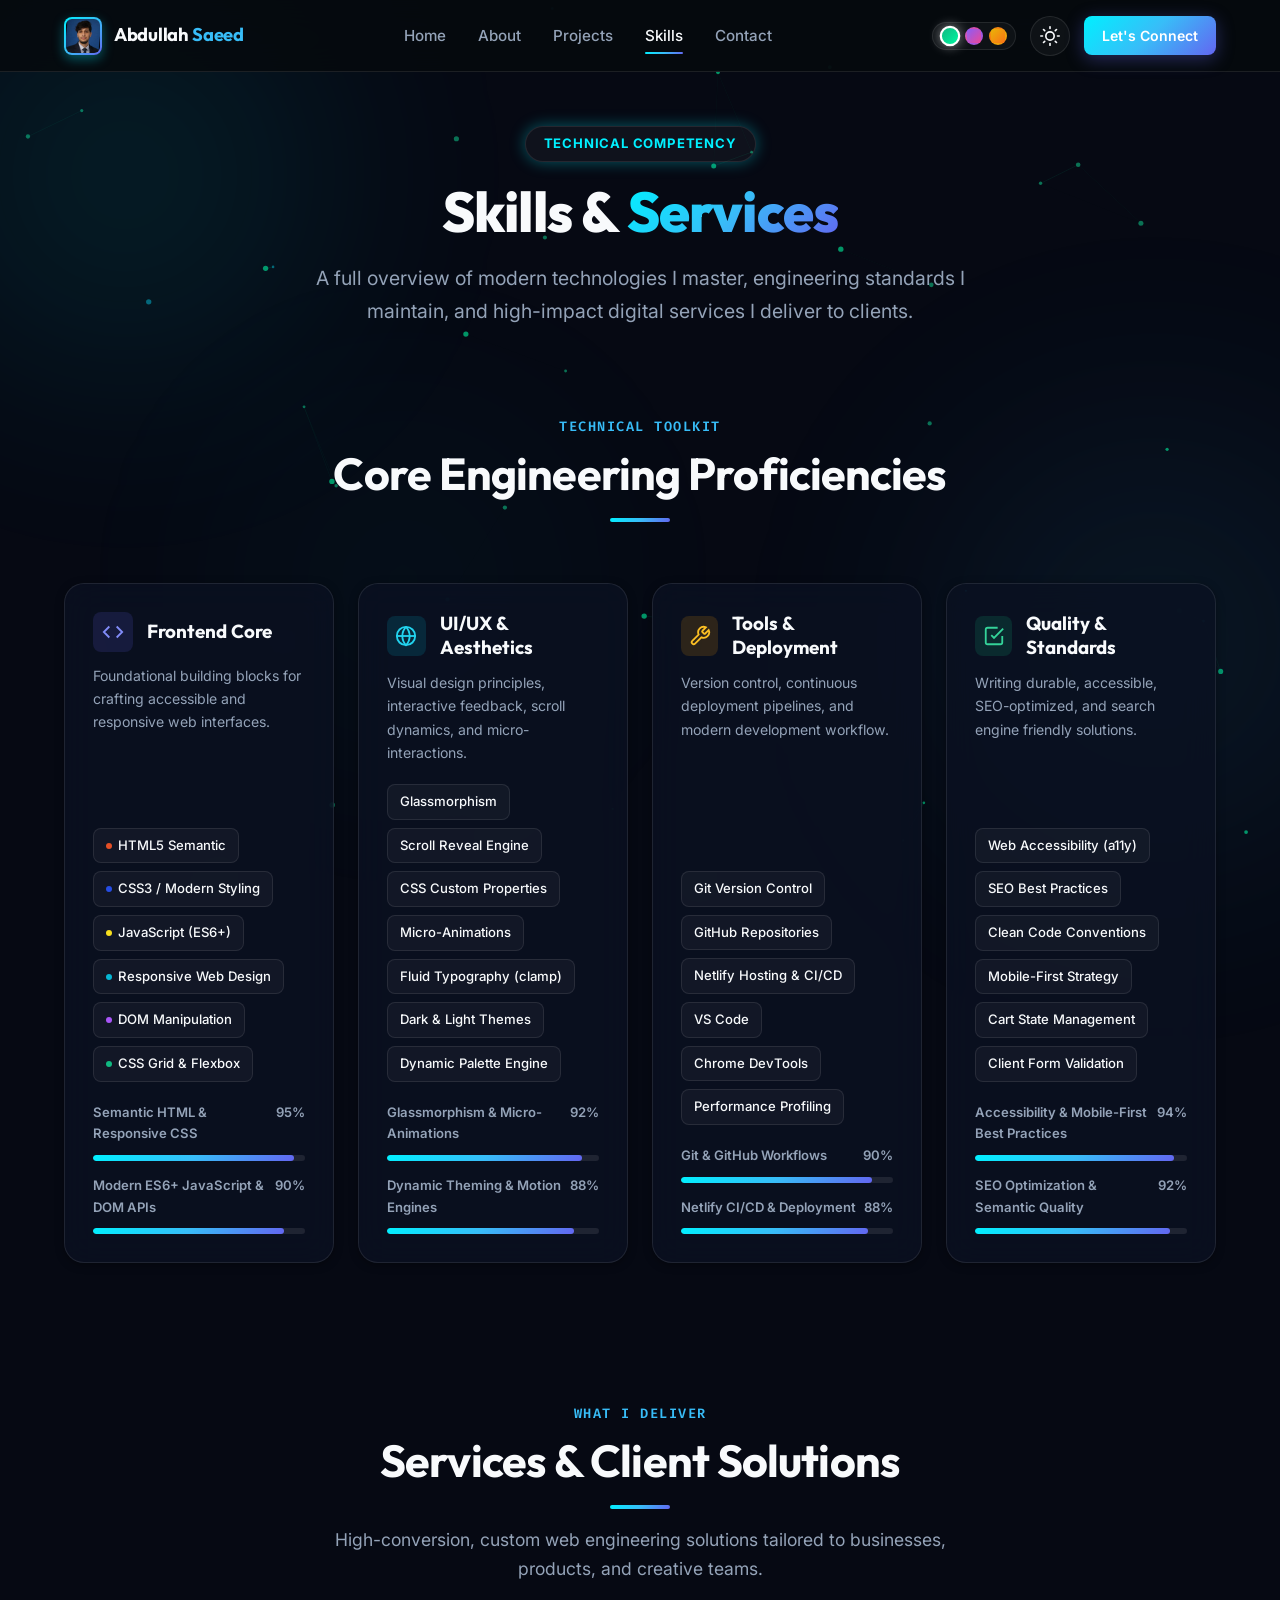
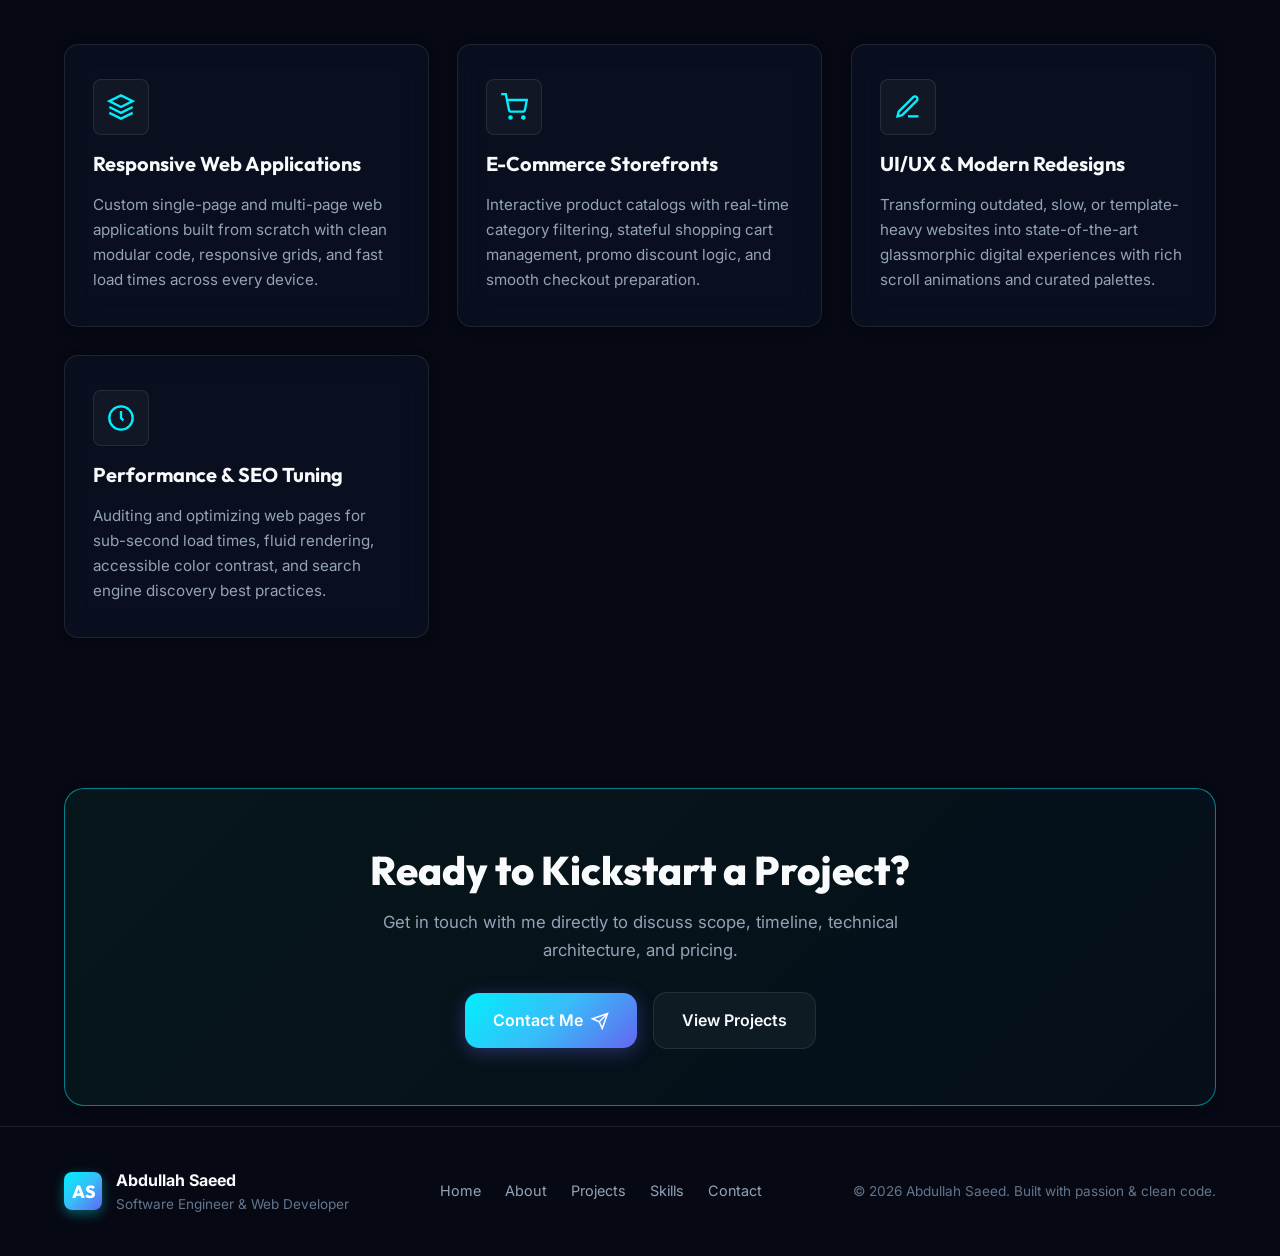
==== portfolio 1/skills.html @ eed49ff2 "Add files via upload" ====
<!DOCTYPE html>
<html lang="en" data-theme="dark" data-palette="emerald">
<head>
  <meta charset="UTF-8">
  <meta name="viewport" content="width=device-width, initial-scale=1.0">
  <title>Skills & Services | Abdullah Saeed - Software Engineer</title>
  
  <!-- SEO Meta Tags -->
  <meta name="description" content="Technical toolkit, frontend engineering skills, and web development services provided by Abdullah Saeed.">
  <meta name="keywords" content="Abdullah Saeed Skills, Web Developer Toolkit, HTML5, CSS3, JavaScript, Web Services, Landing Pages, E-Commerce Development">
  <meta name="author" content="Abdullah Saeed">
  
  <!-- Open Graph Meta Tags -->
  <meta property="og:title" content="Skills & Services | Abdullah Saeed - Software Engineer">
  <meta property="og:description" content="Explore Abdullah Saeed's technical capabilities across frontend architecture, UI/UX craft, and web development services.">
  <meta property="og:type" content="website">
  
  <!-- Google Fonts: Outfit & Inter -->
  <link rel="preconnect" href="https://fonts.googleapis.com">
  <link rel="preconnect" href="https://fonts.gstatic.com" crossorigin>
  <link href="https://fonts.googleapis.com/css2?family=Inter:wght@300;400;500;600;700&family=Outfit:wght@400;500;600;700;800&family=Fira+Code:wght@400;500&display=swap" rel="stylesheet">
  
  <!-- Stylesheet -->
  <link rel="stylesheet" href="css/style.css">
  
  <!-- Favicon (SVG Monogram) -->
  <link rel="icon" type="image/svg+xml" href="data:image/svg+xml,<svg xmlns='http://www.w3.org/2000/svg' viewBox='0 0 100 100'><rect width='100' height='100' rx='24' fill='%2310b981'/><text x='50%' y='58%' dominant-baseline='middle' text-anchor='middle' font-family='sans-serif' font-size='44' font-weight='bold' fill='%23ffffff'>AS</text></svg>">
</head>
<body>
  <!-- Reading Scroll Progress Bar -->
  <div class="scroll-progress-container" aria-hidden="true">
    <div class="scroll-progress-bar"></div>
  </div>

  <!-- Ambient Background Lighting & Interactive Particle Canvas -->
  <canvas id="bg-canvas" class="bg-canvas" aria-hidden="true"></canvas>
  <div class="ambient-glow glow-1" aria-hidden="true"></div>
  <div class="ambient-glow glow-2" aria-hidden="true"></div>
  <div class="ambient-glow glow-3" aria-hidden="true"></div>

  <!-- Navigation Bar -->
  <header class="site-header" id="header">
    <nav class="nav-container" aria-label="Main Navigation">
      <a href="index.html" class="nav-brand" aria-label="Abdullah Saeed Home">
        <span class="brand-monogram has-avatar">
          <img src="assets/images/profile.jpg" alt="Abdullah Saeed" class="brand-avatar-img">
        </span>
        <span class="brand-name">Abdullah<span> Saeed</span></span>
      </a>

      <div class="nav-links-desktop">
        <a href="index.html" class="nav-link">Home</a>
        <a href="about.html" class="nav-link">About</a>
        <a href="projects.html" class="nav-link">Projects</a>
        <a href="skills.html" class="nav-link active">Skills</a>
        <a href="contact.html" class="nav-link">Contact</a>
      </div>

      <div class="nav-actions">
        <!-- Palette Switcher -->
        <div class="palette-switcher" title="Choose color accent" aria-label="Theme Color Accent">
          <button class="palette-btn palette-emerald active" data-palette="emerald" title="Emerald & Mint" aria-label="Emerald and Mint color theme" aria-pressed="true"></button>
          <button class="palette-btn palette-violet" data-palette="violet" title="Cyber Violet & Amber" aria-label="Cyber Violet color theme" aria-pressed="false"></button>
          <button class="palette-btn palette-gold" data-palette="gold" title="Champagne Gold" aria-label="Champagne Gold color theme" aria-pressed="false"></button>
        </div>

        <!-- Theme Toggle -->
        <button id="theme-toggle" class="btn-icon theme-btn" aria-label="Toggle light or dark theme" title="Toggle theme">
          <svg class="sun-icon" xmlns="http://www.w3.org/2000/svg" width="20" height="20" viewBox="0 0 24 24" fill="none" stroke="currentColor" stroke-width="2" stroke-linecap="round" stroke-linejoin="round">
            <circle cx="12" cy="12" r="5"></circle>
            <line x1="12" y1="1" x2="12" y2="3"></line>
            <line x1="12" y1="21" x2="12" y2="23"></line>
            <line x1="4.22" y1="4.22" x2="5.64" y2="5.64"></line>
            <line x1="18.36" y1="18.36" x2="19.78" y2="19.78"></line>
            <line x1="1" y1="12" x2="3" y2="12"></line>
            <line x1="21" y1="12" x2="23" y2="12"></line>
            <line x1="4.22" y1="19.78" x2="5.64" y2="18.36"></line>
            <line x1="18.36" y1="5.64" x2="19.78" y2="4.22"></line>
          </svg>
          <svg class="moon-icon" xmlns="http://www.w3.org/2000/svg" width="20" height="20" viewBox="0 0 24 24" fill="none" stroke="currentColor" stroke-width="2" stroke-linecap="round" stroke-linejoin="round">
            <path d="M21 12.79A9 9 0 1 1 11.21 3 7 7 0 0 0 21 12.79z"></path>
          </svg>
        </button>

        <!-- CTA Button -->
        <a href="contact.html" class="btn btn-sm btn-primary nav-cta">Let's Connect</a>

        <!-- Mobile Menu Toggle -->
        <button id="mobile-toggle" class="mobile-toggle" aria-label="Open menu" aria-expanded="false" aria-controls="mobile-drawer">
          <span class="bar"></span>
          <span class="bar"></span>
          <span class="bar"></span>
        </button>
      </div>
    </nav>
  </header>

  <!-- Mobile Drawer Menu -->
  <aside id="mobile-drawer" class="mobile-drawer" aria-hidden="true">
    <div class="drawer-header">
      <div class="drawer-user">
        <div class="drawer-avatar-ring">
          <img src="assets/images/profile.jpg" alt="Abdullah Saeed" class="drawer-avatar-img">
        </div>
        <div class="drawer-user-info">
          <span class="drawer-user-name">Abdullah Saeed</span>
          <span class="drawer-user-role">Software Engineer</span>
        </div>
      </div>
      <button id="drawer-close" class="btn-icon" aria-label="Close menu">
        <svg xmlns="http://www.w3.org/2000/svg" width="22" height="22" viewBox="0 0 24 24" fill="none" stroke="currentColor" stroke-width="2" stroke-linecap="round" stroke-linejoin="round">
          <line x1="18" y1="6" x2="6" y2="18"></line>
          <line x1="6" y1="6" x2="18" y2="18"></line>
        </svg>
      </button>
    </div>
    <div class="drawer-links">
      <a href="index.html" class="drawer-link">Home</a>
      <a href="about.html" class="drawer-link">About Me</a>
      <a href="projects.html" class="drawer-link">Projects</a>
      <a href="skills.html" class="drawer-link active">Skills & Services</a>
      <a href="contact.html" class="drawer-link">Contact Hub</a>
    </div>
    <div class="drawer-footer">
      <div class="drawer-theme-row">
        <span class="drawer-theme-label">Accent Palette</span>
        <div class="palette-switcher" title="Choose color accent">
          <button class="palette-btn palette-emerald active" data-palette="emerald" title="Emerald"></button>
          <button class="palette-btn palette-violet" data-palette="violet" title="Violet"></button>
          <button class="palette-btn palette-gold" data-palette="gold" title="Gold"></button>
        </div>
      </div>

      <div class="drawer-theme-row">
        <span class="drawer-theme-label">Appearance</span>
        <button id="drawer-theme-toggle" class="drawer-theme-toggle" aria-label="Toggle theme">
          <svg class="sun-icon" xmlns="http://www.w3.org/2000/svg" width="18" height="18" viewBox="0 0 24 24" fill="none" stroke="currentColor" stroke-width="2">
            <circle cx="12" cy="12" r="5"></circle>
            <line x1="12" y1="1" x2="12" y2="3"></line>
            <line x1="12" y1="21" x2="12" y2="23"></line>
          </svg>
          <svg class="moon-icon" xmlns="http://www.w3.org/2000/svg" width="18" height="18" viewBox="0 0 24 24" fill="none" stroke="currentColor" stroke-width="2">
            <path d="M21 12.79A9 9 0 1 1 11.21 3 7 7 0 0 0 21 12.79z"></path>
          </svg>
          <span class="theme-text">Toggle Mode</span>
        </button>
      </div>

      <div class="drawer-contact-section">
        <p class="drawer-contact-title">Direct Inquiries</p>
        <a href="mailto:abhiihere2004@gmail.com" class="drawer-contact-item">
          <svg xmlns="http://www.w3.org/2000/svg" width="16" height="16" viewBox="0 0 24 24" fill="none" stroke="currentColor" stroke-width="2">
            <path d="M4 4h16c1.1 0 2 .9 2 2v12c0 1.1-.9 2-2 2H4c-1.1 0-2-.9-2-2V6c0-1.1.9-2 2-2z"></path>
            <polyline points="22,6 12,13 2,6"></polyline>
          </svg>
          <span>abhiihere2004@gmail.com</span>
        </a>
        <a href="tel:0395241669" class="drawer-contact-item">
          <svg xmlns="http://www.w3.org/2000/svg" width="16" height="16" viewBox="0 0 24 24" fill="none" stroke="currentColor" stroke-width="2">
            <path d="M22 16.92v3a2 2 0 0 1-2.18 2 19.79 19.79 0 0 1-8.63-3.07 19.5 19.5 0 0 1-6-6 19.79 19.79 0 0 1-3.07-8.67A2 2 0 0 1 4.11 2h3a2 2 0 0 1 2 1.72 12.84 12.84 0 0 0 .7 2.81 2 2 0 0 1-.45 2.11L8.09 9.91a16 16 0 0 0 6 6l1.27-1.27a2 2 0 0 1 2.11-.45 12.84 12.84 0 0 0 2.81.7A2 2 0 0 1 22 16.92z"></path>
          </svg>
          <span>0395241669</span>
        </a>
      </div>
    </div>
  </aside>
  <div id="drawer-backdrop" class="drawer-backdrop" aria-hidden="true"></div>

  <main id="main-content">
    <!-- Page Hero Banner -->
    <section class="page-hero">
      <div class="container" data-reveal="up">
        <span class="page-badge">Technical Competency</span>
        <h1 class="page-title">Skills & <span class="gradient-text">Services</span></h1>
        <p class="page-lead">
          A full overview of modern technologies I master, engineering standards I maintain, and high-impact digital services I deliver to clients.
        </p>
      </div>
    </section>

    <!-- Technical Skills Breakdown Section -->
    <section class="section skills-section" style="padding-top: 0;">
      <div class="container">
        <div class="section-header text-center" data-reveal="up">
          <span class="section-subtitle">Technical Toolkit</span>
          <h2 class="section-title">Core Engineering Proficiencies</h2>
          <div class="section-divider"></div>
        </div>

        <div class="skills-grid">
          <!-- Skill Category 1: Frontend Core -->
          <div class="skill-category-card glass-card" data-reveal="up" data-delay="100">
            <div class="category-header">
              <div class="cat-icon cat-frontend">
                <svg xmlns="http://www.w3.org/2000/svg" width="22" height="22" viewBox="0 0 24 24" fill="none" stroke="currentColor" stroke-width="2">
                  <polyline points="16 18 22 12 16 6"></polyline>
                  <polyline points="8 6 2 12 8 18"></polyline>
                </svg>
              </div>
              <h3 class="cat-title">Frontend Core</h3>
            </div>
            <p class="cat-desc">Foundational building blocks for crafting accessible and responsive web interfaces.</p>
            <div class="skills-tags">
              <span class="skill-tag"><span class="tag-bullet html-color"></span> HTML5 Semantic</span>
              <span class="skill-tag"><span class="tag-bullet css-color"></span> CSS3 / Modern Styling</span>
              <span class="skill-tag"><span class="tag-bullet js-color"></span> JavaScript (ES6+)</span>
              <span class="skill-tag"><span class="tag-bullet responsive-color"></span> Responsive Web Design</span>
              <span class="skill-tag"><span class="tag-bullet dom-color"></span> DOM Manipulation</span>
              <span class="skill-tag"><span class="tag-bullet grid-color"></span> CSS Grid & Flexbox</span>
            </div>
            <!-- Interactive Skill Meters -->
            <div style="margin-top: 20px;">
              <div style="display: flex; justify-content: space-between; font-size: 0.82rem; font-weight: 600; color: var(--text-secondary);">
                <span>Semantic HTML & Responsive CSS</span>
                <span>95%</span>
              </div>
              <div class="skill-meter"><div class="skill-meter-fill" style="width: 95%;"></div></div>
            </div>
            <div style="margin-top: 14px;">
              <div style="display: flex; justify-content: space-between; font-size: 0.82rem; font-weight: 600; color: var(--text-secondary);">
                <span>Modern ES6+ JavaScript & DOM APIs</span>
                <span>90%</span>
              </div>
              <div class="skill-meter"><div class="skill-meter-fill" style="width: 90%;"></div></div>
            </div>
          </div>

          <!-- Skill Category 2: UI & UX Craft -->
          <div class="skill-category-card glass-card" data-reveal="up" data-delay="200">
            <div class="category-header">
              <div class="cat-icon cat-ui">
                <svg xmlns="http://www.w3.org/2000/svg" width="22" height="22" viewBox="0 0 24 24" fill="none" stroke="currentColor" stroke-width="2">
                  <circle cx="12" cy="12" r="10"></circle>
                  <path d="M12 2a14.5 14.5 0 0 0 0 20 14.5 14.5 0 0 0 0-20"></path>
                  <path d="M2 12h20"></path>
                </svg>
              </div>
              <h3 class="cat-title">UI/UX & Aesthetics</h3>
            </div>
            <p class="cat-desc">Visual design principles, interactive feedback, scroll dynamics, and micro-interactions.</p>
            <div class="skills-tags">
              <span class="skill-tag">Glassmorphism</span>
              <span class="skill-tag">Scroll Reveal Engine</span>
              <span class="skill-tag">CSS Custom Properties</span>
              <span class="skill-tag">Micro-Animations</span>
              <span class="skill-tag">Fluid Typography (clamp)</span>
              <span class="skill-tag">Dark & Light Themes</span>
              <span class="skill-tag">Dynamic Palette Engine</span>
            </div>
            <!-- Interactive Skill Meters -->
            <div style="margin-top: 20px;">
              <div style="display: flex; justify-content: space-between; font-size: 0.82rem; font-weight: 600; color: var(--text-secondary);">
                <span>Glassmorphism & Micro-Animations</span>
                <span>92%</span>
              </div>
              <div class="skill-meter"><div class="skill-meter-fill" style="width: 92%;"></div></div>
            </div>
            <div style="margin-top: 14px;">
              <div style="display: flex; justify-content: space-between; font-size: 0.82rem; font-weight: 600; color: var(--text-secondary);">
                <span>Dynamic Theming & Motion Engines</span>
                <span>88%</span>
              </div>
              <div class="skill-meter"><div class="skill-meter-fill" style="width: 88%;"></div></div>
            </div>
          </div>

          <!-- Skill Category 3: Developer Tools & Workflow -->
          <div class="skill-category-card glass-card" data-reveal="up" data-delay="300">
            <div class="category-header">
              <div class="cat-icon cat-tools">
                <svg xmlns="http://www.w3.org/2000/svg" width="22" height="22" viewBox="0 0 24 24" fill="none" stroke="currentColor" stroke-width="2">
                  <path d="M14.7 6.3a1 1 0 0 0 0 1.4l1.6 1.6a1 1 0 0 0 1.4 0l3.77-3.77a6 6 0 0 1-7.94 7.94l-6.91 6.91a2.12 2.12 0 0 1-3-3l6.91-6.91a6 6 0 0 1 7.94-7.94l-3.76 3.76z"></path>
                </svg>
              </div>
              <h3 class="cat-title">Tools & Deployment</h3>
            </div>
            <p class="cat-desc">Version control, continuous deployment pipelines, and modern development workflow.</p>
            <div class="skills-tags">
              <span class="skill-tag">Git Version Control</span>
              <span class="skill-tag">GitHub Repositories</span>
              <span class="skill-tag">Netlify Hosting & CI/CD</span>
              <span class="skill-tag">VS Code</span>
              <span class="skill-tag">Chrome DevTools</span>
              <span class="skill-tag">Performance Profiling</span>
            </div>
            <!-- Interactive Skill Meters -->
            <div style="margin-top: 20px;">
              <div style="display: flex; justify-content: space-between; font-size: 0.82rem; font-weight: 600; color: var(--text-secondary);">
                <span>Git & GitHub Workflows</span>
                <span>90%</span>
              </div>
              <div class="skill-meter"><div class="skill-meter-fill" style="width: 90%;"></div></div>
            </div>
            <div style="margin-top: 14px;">
              <div style="display: flex; justify-content: space-between; font-size: 0.82rem; font-weight: 600; color: var(--text-secondary);">
                <span>Netlify CI/CD & Deployment</span>
                <span>88%</span>
              </div>
              <div class="skill-meter"><div class="skill-meter-fill" style="width: 88%;"></div></div>
            </div>
          </div>

          <!-- Skill Category 4: Software Standards -->
          <div class="skill-category-card glass-card" data-reveal="up" data-delay="400">
            <div class="category-header">
              <div class="cat-icon cat-standards">
                <svg xmlns="http://www.w3.org/2000/svg" width="22" height="22" viewBox="0 0 24 24" fill="none" stroke="currentColor" stroke-width="2">
                  <polyline points="9 11 12 14 22 4"></polyline>
                  <path d="M21 12v7a2 2 0 0 1-2 2H5a2 2 0 0 1-2-2V5a2 2 0 0 1 2-2h11"></path>
                </svg>
              </div>
              <h3 class="cat-title">Quality & Standards</h3>
            </div>
            <p class="cat-desc">Writing durable, accessible, SEO-optimized, and search engine friendly solutions.</p>
            <div class="skills-tags">
              <span class="skill-tag">Web Accessibility (a11y)</span>
              <span class="skill-tag">SEO Best Practices</span>
              <span class="skill-tag">Clean Code Conventions</span>
              <span class="skill-tag">Mobile-First Strategy</span>
              <span class="skill-tag">Cart State Management</span>
              <span class="skill-tag">Client Form Validation</span>
            </div>
            <!-- Interactive Skill Meters -->
            <div style="margin-top: 20px;">
              <div style="display: flex; justify-content: space-between; font-size: 0.82rem; font-weight: 600; color: var(--text-secondary);">
                <span>Accessibility & Mobile-First Best Practices</span>
                <span>94%</span>
              </div>
              <div class="skill-meter"><div class="skill-meter-fill" style="width: 94%;"></div></div>
            </div>
            <div style="margin-top: 14px;">
              <div style="display: flex; justify-content: space-between; font-size: 0.82rem; font-weight: 600; color: var(--text-secondary);">
                <span>SEO Optimization & Semantic Quality</span>
                <span>92%</span>
              </div>
              <div class="skill-meter"><div class="skill-meter-fill" style="width: 92%;"></div></div>
            </div>
          </div>
        </div>
      </div>
    </section>

    <!-- Services Offered Section -->
    <section class="services-section">
      <div class="container">
        <div class="section-header text-center" data-reveal="up">
          <span class="section-subtitle">What I Deliver</span>
          <h2 class="section-title">Services & Client Solutions</h2>
          <div class="section-divider"></div>
          <p class="section-lead">
            High-conversion, custom web engineering solutions tailored to businesses, products, and creative teams.
          </p>
        </div>

        <div class="services-grid">
          <!-- Service 1 -->
          <div class="service-card glass-card" data-reveal="up" data-delay="100">
            <div class="service-icon">
              <svg xmlns="http://www.w3.org/2000/svg" width="28" height="28" viewBox="0 0 24 24" fill="none" stroke="currentColor" stroke-width="2">
                <polygon points="12 2 2 7 12 12 22 7 12 2"></polygon>
                <polyline points="2 17 12 22 22 17"></polyline>
                <polyline points="2 12 12 17 22 12"></polyline>
              </svg>
            </div>
            <h3 class="service-title">Responsive Web Applications</h3>
            <p class="service-desc">
              Custom single-page and multi-page web applications built from scratch with clean modular code, responsive grids, and fast load times across every device.
            </p>
          </div>

          <!-- Service 2 -->
          <div class="service-card glass-card" data-reveal="up" data-delay="200">
            <div class="service-icon">
              <svg xmlns="http://www.w3.org/2000/svg" width="28" height="28" viewBox="0 0 24 24" fill="none" stroke="currentColor" stroke-width="2">
                <circle cx="9" cy="21" r="1"></circle>
                <circle cx="20" cy="21" r="1"></circle>
                <path d="M1 1h4l2.68 13.39a2 2 0 0 0 2 1.61h9.72a2 2 0 0 0 2-1.61L23 6H6"></path>
              </svg>
            </div>
            <h3 class="service-title">E-Commerce Storefronts</h3>
            <p class="service-desc">
              Interactive product catalogs with real-time category filtering, stateful shopping cart management, promo discount logic, and smooth checkout preparation.
            </p>
          </div>

          <!-- Service 3 -->
          <div class="service-card glass-card" data-reveal="up" data-delay="300">
            <div class="service-icon">
              <svg xmlns="http://www.w3.org/2000/svg" width="28" height="28" viewBox="0 0 24 24" fill="none" stroke="currentColor" stroke-width="2">
                <path d="M12 20h9"></path>
                <path d="M16.5 3.5a2.121 2.121 0 0 1 3 3L7 19l-4 1 1-4L16.5 3.5z"></path>
              </svg>
            </div>
            <h3 class="service-title">UI/UX & Modern Redesigns</h3>
            <p class="service-desc">
              Transforming outdated, slow, or template-heavy websites into state-of-the-art glassmorphic digital experiences with rich scroll animations and curated palettes.
            </p>
          </div>

          <!-- Service 4 -->
          <div class="service-card glass-card" data-reveal="up" data-delay="400">
            <div class="service-icon">
              <svg xmlns="http://www.w3.org/2000/svg" width="28" height="28" viewBox="0 0 24 24" fill="none" stroke="currentColor" stroke-width="2">
                <circle cx="12" cy="12" r="10"></circle>
                <polyline points="12 6 12 12 14 14"></polyline>
              </svg>
            </div>
            <h3 class="service-title">Performance & SEO Tuning</h3>
            <p class="service-desc">
              Auditing and optimizing web pages for sub-second load times, fluid rendering, accessible color contrast, and search engine discovery best practices.
            </p>
          </div>
        </div>
      </div>
    </section>

    <!-- Call to Action Banner -->
    <section class="container" data-reveal="scale">
      <div class="cta-banner glass-card">
        <h2 class="cta-title">Ready to Kickstart a Project?</h2>
        <p class="cta-desc">
          Get in touch with me directly to discuss scope, timeline, technical architecture, and pricing.
        </p>
        <div class="cta-actions">
          <a href="contact.html" class="btn btn-primary btn-lg">
            <span>Contact Me</span>
            <svg xmlns="http://www.w3.org/2000/svg" width="18" height="18" viewBox="0 0 24 24" fill="none" stroke="currentColor" stroke-width="2">
              <line x1="22" y1="2" x2="11" y2="13"></line>
              <polygon points="22 2 15 22 11 13 2 9 22 2"></polygon>
            </svg>
          </a>
          <a href="projects.html" class="btn btn-secondary btn-lg">
            <span>View Projects</span>
          </a>
        </div>
      </div>
    </section>
  </main>

  <!-- Floating Back to Top Button with SVG Progress Ring -->
  <button id="back-to-top" class="back-to-top" aria-label="Scroll back to top" title="Scroll to top">
    <svg class="progress-ring" width="50" height="50">
      <circle class="progress-ring-bg" cx="25" cy="25" r="22.5"></circle>
      <circle class="progress-ring-circle" cx="25" cy="25" r="22.5"></circle>
    </svg>
    <svg xmlns="http://www.w3.org/2000/svg" width="20" height="20" viewBox="0 0 24 24" fill="none" stroke="currentColor" stroke-width="2.5" stroke-linecap="round" stroke-linejoin="round">
      <polyline points="18 15 12 9 6 15"></polyline>
    </svg>
  </button>

  <!-- Toast Notification Container -->
  <div id="toast-container" class="toast-container" aria-live="polite" aria-atomic="true"></div>

  <!-- Footer -->
  <footer class="site-footer">
    <div class="container footer-container">
      <div class="footer-left">
        <span class="brand-monogram">AS</span>
        <div>
          <p class="footer-title">Abdullah Saeed</p>
          <p class="footer-subtitle">Software Engineer & Web Developer</p>
        </div>
      </div>

      <div class="footer-nav">
        <a href="index.html">Home</a>
        <a href="about.html">About</a>
        <a href="projects.html">Projects</a>
        <a href="skills.html">Skills</a>
        <a href="contact.html">Contact</a>
      </div>

      <div class="footer-right">
        <p class="copyright">© 2026 Abdullah Saeed. Built with passion & clean code.</p>
      </div>
    </div>
  </footer>

  <!-- Scripts -->
  <script src="js/main.js"></script>
</body>
</html>
---- portfolio 1/css/style.css ----
/* ==========================================================================
   ABDULLAH SAEED - PORTFOLIO DESIGN SYSTEM
   Cutting-Edge Obsidian & Multi-Palette Architecture with Scroll Engine
   ========================================================================== */

/* --- 1. CSS Custom Properties / Unified Cyber AI Design Tokens --- */
:root {
  /* Unified Signature Palette: Cyber Cyan, Neural Blue & Cosmic Obsidian */
  --bg-primary: #060913;
  --bg-secondary: #0b1122;
  --bg-tertiary: #101a32;

  --surface-card: rgba(11, 17, 34, 0.78);
  --surface-card-hover: rgba(16, 26, 50, 0.92);
  --surface-glass: rgba(255, 255, 255, 0.04);
  --surface-glass-border: rgba(255, 255, 255, 0.09);
  --surface-glass-border-hover: rgba(0, 240, 255, 0.5);

  --text-primary: #f8fafc;
  --text-secondary: #94a3b8;
  --text-muted: #64748b;

  /* Brand Accent Colors - Cyber Cyan & Neural Blue */
  --accent-primary: #00f0ff;
  --accent-primary-hover: #00d4e6;
  --accent-secondary: #38bdf8;
  --accent-secondary-hover: #0284c7;
  --accent-tertiary: #6366f1;
  --accent-emerald: #10b981;
  --accent-amber: #f59e0b;

  --accent-glow: rgba(0, 240, 255, 0.35);
  --secondary-glow: rgba(56, 189, 248, 0.28);
  --ambient-glow-color: rgba(0, 240, 255, 0.12);

  /* Gradients */
  --gradient-brand: linear-gradient(135deg, #00f0ff 0%, #38bdf8 50%, #6366f1 100%);
  --gradient-text: linear-gradient(135deg, #ffffff 20%, #38bdf8 60%, #00f0ff 100%);
  --gradient-accent: linear-gradient(135deg, #00f0ff 0%, #6366f1 100%);
  --gradient-card: linear-gradient(180deg, rgba(255, 255, 255, 0.05) 0%, rgba(255, 255, 255, 0.01) 100%);

  /* Typography */
  --font-heading: 'Outfit', -apple-system, BlinkMacSystemFont, sans-serif;
  --font-body: 'Inter', -apple-system, BlinkMacSystemFont, sans-serif;
  --font-mono: 'Fira Code', monospace;

  /* Shadows */
  --shadow-sm: 0 2px 8px rgba(0, 0, 0, 0.35);
  --shadow-md: 0 8px 24px rgba(0, 0, 0, 0.45);
  --shadow-lg: 0 16px 36px rgba(0, 0, 0, 0.55);
  --shadow-glow: 0 0 28px rgba(0, 240, 255, 0.28);

  /* Layout & Spacing */
  --nav-height: 72px;
  --container-padding: 24px;
  --section-padding: 96px;
  --radius-sm: 8px;
  --radius-md: 14px;
  --radius-lg: 20px;
  --radius-full: 9999px;
  --transition-fast: 0.2s cubic-bezier(0.4, 0, 0.2, 1);
  --transition-normal: 0.3s cubic-bezier(0.4, 0, 0.2, 1);
  --transition-bounce: 0.4s cubic-bezier(0.175, 0.885, 0.32, 1.275);
}

/* --- Light Theme Overrides --- */
[data-theme="light"] {
  --bg-primary: #f8fafc;
  --bg-secondary: #ffffff;
  --bg-tertiary: #f1f5f9;

  --surface-card: rgba(255, 255, 255, 0.88);
  --surface-card-hover: rgba(255, 255, 255, 0.98);
  --surface-glass: rgba(0, 0, 0, 0.025);
  --surface-glass-border: rgba(0, 0, 0, 0.08);
  --surface-glass-border-hover: var(--accent-primary);

  --text-primary: #0f172a;
  --text-secondary: #334155;
  --text-muted: #64748b;

  --accent-primary: #0284c7;
  --accent-primary-hover: #0369a1;
  --accent-secondary: #00b4d8;
  --accent-secondary-hover: #0096c7;
  --accent-tertiary: #4f46e5;

  --accent-glow: rgba(2, 132, 199, 0.25);
  --secondary-glow: rgba(0, 180, 216, 0.2);
  --ambient-glow-color: rgba(2, 132, 199, 0.08);

  --gradient-brand: linear-gradient(135deg, #0284c7 0%, #00b4d8 55%, #4f46e5 100%);
  --gradient-text: linear-gradient(135deg, #0f172a 20%, var(--accent-primary) 70%, var(--accent-secondary) 100%);
  --gradient-card: linear-gradient(180deg, rgba(255, 255, 255, 0.95) 0%, rgba(248, 250, 252, 0.8) 100%);

  --shadow-sm: 0 2px 8px rgba(0, 0, 0, 0.06);
  --shadow-md: 0 8px 24px rgba(0, 0, 0, 0.09);
  --shadow-lg: 0 16px 36px rgba(0, 0, 0, 0.12);
  --shadow-glow: 0 0 25px rgba(2, 132, 199, 0.18);
}

/* --- 2. Reset & Base Styles --- */
*,
*::before,
*::after {
  box-sizing: border-box;
  margin: 0;
  padding: 0;
}

html {
  scroll-behavior: smooth;
  scroll-padding-top: calc(var(--nav-height) + 20px);
  -webkit-text-size-adjust: 100%;
  overflow-x: hidden;
  width: 100%;
}

body {
  font-family: var(--font-body);
  background-color: var(--bg-primary);
  color: var(--text-primary);
  line-height: 1.65;
  overflow-x: hidden;
  position: relative;
  transition: background-color var(--transition-normal), color var(--transition-normal);
}

img {
  max-width: 100%;
  height: auto;
  display: block;
}

a {
  color: inherit;
  text-decoration: none;
  transition: color var(--transition-fast);
}

button {
  cursor: pointer;
  border: none;
  background: none;
  font-family: inherit;
}

/* Typography Hierarchy */
h1,
h2,
h3,
h4,
h5,
h6 {
  font-family: var(--font-heading);
  font-weight: 700;
  color: var(--text-primary);
  line-height: 1.25;
}

/* Interactive Background Canvas & Floating Glow Animations */
.bg-canvas {
  position: fixed;
  top: 0;
  left: 0;
  width: 100vw;
  height: 100vh;
  pointer-events: none;
  z-index: 0;
  opacity: 0.85;
  transition: opacity var(--transition-normal);
}

[data-theme="light"] .bg-canvas {
  opacity: 0.45;
}

/* Ambient Glow Circles in Background */
.ambient-glow {
  position: fixed;
  border-radius: 50%;
  filter: blur(120px);
  pointer-events: none;
  z-index: 0;
  opacity: 0.45;
  transition: opacity var(--transition-normal);
  will-change: transform;
}

.glow-1 {
  width: 550px;
  height: 550px;
  background: radial-gradient(circle, var(--accent-glow) 0%, transparent 70%);
  top: -100px;
  left: -150px;
  animation: floatGlow1 18s ease-in-out infinite alternate;
}

.glow-2 {
  width: 650px;
  height: 650px;
  background: radial-gradient(circle, var(--secondary-glow) 0%, transparent 70%);
  top: 35%;
  right: -200px;
  animation: floatGlow2 22s ease-in-out infinite alternate;
}

.glow-3 {
  width: 550px;
  height: 550px;
  background: radial-gradient(circle, var(--ambient-glow-color) 0%, transparent 70%);
  bottom: 5%;
  left: 10%;
  animation: floatGlow3 20s ease-in-out infinite alternate;
}

@keyframes floatGlow1 {
  0% {
    transform: translate(0, 0) scale(1);
  }

  50% {
    transform: translate(80px, 60px) scale(1.1);
  }

  100% {
    transform: translate(-40px, 120px) scale(0.95);
  }
}

@keyframes floatGlow2 {
  0% {
    transform: translate(0, 0) scale(1);
  }

  50% {
    transform: translate(-90px, -70px) scale(1.15);
  }

  100% {
    transform: translate(60px, -110px) scale(0.9);
  }
}

@keyframes floatGlow3 {
  0% {
    transform: translate(0, 0) scale(1);
  }

  50% {
    transform: translate(70px, -60px) scale(1.08);
  }

  100% {
    transform: translate(-50px, 50px) scale(0.92);
  }
}

/* Container */
.container {
  width: 100%;
  max-width: 1200px;
  margin: 0 auto;
  padding: 0 var(--container-padding);
  position: relative;
  z-index: 1;
}

/* --- 3. Header & Navigation --- */
.site-header {
  position: fixed;
  top: 0;
  left: 0;
  width: 100%;
  height: var(--nav-height);
  z-index: 100;
  background: rgba(7, 10, 13, 0.85);
  backdrop-filter: blur(16px);
  -webkit-backdrop-filter: blur(16px);
  border-bottom: 1px solid var(--surface-glass-border);
  transition: all var(--transition-normal);
}

[data-theme="light"] .site-header {
  background: rgba(248, 250, 252, 0.88);
}

.site-header.scrolled {
  box-shadow: var(--shadow-md);
  border-bottom-color: var(--accent-glow);
}

.nav-container {
  max-width: 1200px;
  height: 100%;
  margin: 0 auto;
  padding: 0 var(--container-padding);
  display: flex;
  align-items: center;
  justify-content: space-between;
}

.nav-brand {
  display: flex;
  align-items: center;
  gap: 12px;
}

.brand-monogram {
  display: inline-flex;
  align-items: center;
  justify-content: center;
  width: 38px;
  height: 38px;
  background: var(--gradient-brand);
  color: #ffffff;
  font-family: var(--font-heading);
  font-weight: 800;
  font-size: 1.1rem;
  border-radius: var(--radius-sm);
  box-shadow: 0 4px 12px var(--accent-glow);
  letter-spacing: -0.5px;
  overflow: hidden;
  flex-shrink: 0;
}

.brand-monogram.has-avatar {
  padding: 2px;
}

.brand-avatar-img {
  width: 100%;
  height: 100%;
  border-radius: calc(var(--radius-sm) - 2px);
  object-fit: cover;
  display: block;
}

.brand-name {
  font-family: var(--font-heading);
  font-weight: 700;
  font-size: 1.15rem;
  letter-spacing: -0.3px;
  color: var(--text-primary);
}

.brand-name span {
  color: var(--accent-secondary);
}

.nav-links-desktop {
  display: flex;
  align-items: center;
  gap: 32px;
}

.nav-link {
  font-size: 0.95rem;
  font-weight: 500;
  color: var(--text-secondary);
  position: relative;
  padding: 6px 0;
}

.nav-link::after {
  content: '';
  position: absolute;
  bottom: 0;
  left: 0;
  width: 0%;
  height: 2px;
  background: var(--gradient-brand);
  border-radius: 2px;
  transition: width var(--transition-normal);
}

.nav-link:hover,
.nav-link.active {
  color: var(--text-primary);
}

.nav-link:hover::after,
.nav-link.active::after {
  width: 100%;
}

.nav-actions {
  display: flex;
  align-items: center;
  gap: 14px;
}

/* Theme Toggle Button */
.btn-icon {
  width: 40px;
  height: 40px;
  border-radius: var(--radius-full);
  display: flex;
  align-items: center;
  justify-content: center;
  background: var(--surface-glass);
  border: 1px solid var(--surface-glass-border);
  color: var(--text-primary);
  transition: all var(--transition-fast);
}

.btn-icon:hover {
  background: var(--surface-glass-border);
  border-color: var(--accent-primary);
  transform: translateY(-1px);
}

[data-theme="dark"] .sun-icon {
  display: block;
}

[data-theme="dark"] .moon-icon {
  display: none;
}

[data-theme="light"] .sun-icon {
  display: none;
}

[data-theme="light"] .moon-icon {
  display: block;
}

.mobile-toggle {
  display: none;
  flex-direction: column;
  justify-content: center;
  align-items: center;
  gap: 5px;
  width: 42px;
  height: 42px;
  padding: 8px;
  background: var(--surface-glass);
  border: 1px solid var(--surface-glass-border);
  border-radius: var(--radius-sm);
  position: relative;
  z-index: 160;
  transition: all var(--transition-fast);
}

.mobile-toggle:hover {
  background: var(--surface-glass-border);
  border-color: var(--accent-primary);
}

.mobile-toggle .bar {
  width: 20px;
  height: 2px;
  background-color: var(--text-primary);
  border-radius: 2px;
  transition: transform var(--transition-normal), opacity var(--transition-fast), width var(--transition-fast);
  transform-origin: center;
}

/* Active state: Hamburger bars transform into an X */
.mobile-toggle.active .bar:nth-child(1) {
  transform: translateY(7px) rotate(45deg);
}

.mobile-toggle.active .bar:nth-child(2) {
  opacity: 0;
  transform: scaleX(0);
}

.mobile-toggle.active .bar:nth-child(3) {
  transform: translateY(-7px) rotate(-45deg);
}

/* Mobile Drawer */
.mobile-drawer {
  position: fixed;
  top: 0;
  right: -105%;
  width: min(340px, 86vw);
  height: 100vh;
  height: 100dvh;
  background: var(--bg-secondary);
  border-left: 1px solid var(--surface-glass-border);
  z-index: 150;
  display: flex;
  flex-direction: column;
  padding: 24px 20px 32px;
  transition: right 0.35s cubic-bezier(0.16, 1, 0.3, 1);
  box-shadow: -10px 0 40px rgba(0, 0, 0, 0.5);
  overflow-y: auto;
  overscroll-behavior: contain;
}

.mobile-drawer.open {
  right: 0;
}

.drawer-backdrop {
  position: fixed;
  inset: 0;
  background: rgba(0, 0, 0, 0.65);
  backdrop-filter: blur(6px);
  -webkit-backdrop-filter: blur(6px);
  z-index: 140;
  opacity: 0;
  pointer-events: none;
  transition: opacity 0.35s ease;
}

.drawer-backdrop.open {
  opacity: 1;
  pointer-events: auto;
}

.drawer-header {
  display: flex;
  align-items: center;
  justify-content: space-between;
  margin-bottom: 24px;
  padding-bottom: 16px;
  border-bottom: 1px solid var(--surface-glass-border);
}

.drawer-user {
  display: flex;
  align-items: center;
  gap: 12px;
}

.drawer-avatar-ring {
  width: 44px;
  height: 44px;
  border-radius: 50%;
  background: var(--gradient-brand);
  padding: 2px;
  flex-shrink: 0;
  display: flex;
  align-items: center;
  justify-content: center;
  box-shadow: 0 0 12px var(--accent-glow);
}

.drawer-avatar-img {
  width: 100%;
  height: 100%;
  border-radius: 50%;
  object-fit: cover;
  display: block;
}

.drawer-user-info {
  display: flex;
  flex-direction: column;
}

.drawer-user-name {
  font-family: var(--font-heading);
  font-weight: 700;
  font-size: 0.98rem;
  color: var(--text-primary);
  line-height: 1.2;
}

.drawer-user-role {
  font-size: 0.75rem;
  color: var(--accent-secondary);
  font-weight: 500;
}

.drawer-links {
  display: flex;
  flex-direction: column;
  gap: 8px;
  flex: 1;
}

.drawer-link {
  display: flex;
  align-items: center;
  font-size: 1.1rem;
  font-weight: 600;
  color: var(--text-primary);
  padding: 13px 16px;
  border-radius: var(--radius-sm);
  background: transparent;
  transition: all var(--transition-fast);
  border-left: 3px solid transparent;
  min-height: 48px;
}

.drawer-link:hover,
.drawer-link:active {
  background: var(--surface-glass-border);
  color: var(--accent-primary);
  border-left-color: var(--accent-primary);
  transform: translateX(4px);
}

.drawer-footer {
  border-top: 1px solid var(--surface-glass-border);
  padding-top: 20px;
  margin-top: 20px;
  display: flex;
  flex-direction: column;
  gap: 16px;
}

.drawer-theme-row {
  display: flex;
  align-items: center;
  justify-content: space-between;
  padding: 8px 12px;
  background: var(--surface-glass);
  border: 1px solid var(--surface-glass-border);
  border-radius: var(--radius-sm);
}

.drawer-theme-label {
  font-size: 0.85rem;
  font-weight: 600;
  color: var(--text-secondary);
}

.drawer-theme-toggle {
  display: inline-flex;
  align-items: center;
  gap: 8px;
  padding: 6px 12px;
  border-radius: var(--radius-sm);
  background: var(--surface-glass-border);
  border: 1px solid var(--surface-glass-border);
  color: var(--text-primary);
  font-size: 0.82rem;
  font-weight: 600;
  cursor: pointer;
  transition: all var(--transition-fast);
}

.drawer-theme-toggle:hover {
  border-color: var(--accent-primary);
  color: var(--accent-primary);
}

.drawer-contact-section {
  display: flex;
  flex-direction: column;
  gap: 8px;
}

.drawer-contact-title {
  font-size: 0.78rem;
  color: var(--text-muted);
  text-transform: uppercase;
  letter-spacing: 0.8px;
  font-weight: 600;
  margin-bottom: 2px;
}

.drawer-contact-item {
  display: flex;
  align-items: center;
  gap: 10px;
  font-size: 0.92rem;
  color: var(--text-primary);
  padding: 9px 12px;
  border-radius: var(--radius-sm);
  background: var(--surface-glass);
  border: 1px solid var(--surface-glass-border);
  transition: all var(--transition-fast);
  text-decoration: none;
}

.drawer-contact-item svg {
  color: var(--accent-secondary);
  flex-shrink: 0;
}

.drawer-contact-item:hover {
  background: var(--surface-glass-border);
  color: var(--accent-primary);
  border-color: var(--accent-primary);
}

/* --- 4. Buttons & Badges --- */
.btn {
  display: inline-flex;
  align-items: center;
  justify-content: center;
  gap: 8px;
  padding: 12px 24px;
  font-weight: 600;
  font-size: 0.95rem;
  border-radius: var(--radius-md);
  transition: all var(--transition-fast);
  text-decoration: none;
}

.btn-sm {
  padding: 8px 18px;
  font-size: 0.88rem;
  border-radius: var(--radius-sm);
}

.btn-lg {
  padding: 14px 28px;
  font-size: 1rem;
}

.btn-block {
  width: 100%;
}

.btn-primary {
  background: var(--gradient-brand);
  color: #ffffff;
  box-shadow: 0 4px 18px rgba(99, 102, 241, 0.35);
}

.btn-primary:hover {
  transform: translateY(-2px);
  box-shadow: 0 8px 24px rgba(99, 102, 241, 0.5);
  color: #ffffff;
}

.btn-secondary {
  background: var(--surface-glass);
  border: 1px solid var(--surface-glass-border);
  color: var(--text-primary);
}

.btn-secondary:hover {
  background: var(--surface-glass-border);
  border-color: var(--accent-secondary);
  transform: translateY(-2px);
}

.btn-outline {
  background: transparent;
  border: 1px solid var(--surface-glass-border);
  color: var(--text-primary);
}

.btn-outline:hover {
  border-color: var(--accent-primary);
  background: rgba(99, 102, 241, 0.08);
  transform: translateY(-2px);
}

.gradient-text {
  background: var(--gradient-brand);
  -webkit-background-clip: text;
  -webkit-text-fill-color: transparent;
  display: inline-block;
}

/* Glass Card Base Style */
.glass-card {
  background: var(--surface-card);
  backdrop-filter: blur(16px);
  -webkit-backdrop-filter: blur(16px);
  border: 1px solid var(--surface-glass-border);
  border-radius: var(--radius-lg);
  box-shadow: var(--shadow-sm);
  transition: all var(--transition-normal);
}

.glass-card:hover {
  border-color: var(--surface-glass-border-hover);
  box-shadow: var(--shadow-md);
}

/* --- 5. Hero Section --- */
.hero-section {
  min-height: 100vh;
  padding: calc(var(--nav-height) + 50px) 0 80px;
  display: flex;
  align-items: center;
  position: relative;
  overflow: hidden;
}

.hero-section::before {
  content: '';
  position: absolute;
  inset: 0;
  background-image: 
    radial-gradient(ellipse at 80% 35%, rgba(0, 240, 255, 0.18) 0%, transparent 60%),
    radial-gradient(ellipse at 15% 75%, rgba(99, 102, 241, 0.15) 0%, transparent 55%),
    linear-gradient(180deg, rgba(6, 9, 19, 0.76) 0%, rgba(6, 9, 19, 0.88) 60%, var(--bg-primary) 100%),
    url('../assets/images/ai-coding-bg.jpg');
  background-size: cover;
  background-position: center top;
  background-repeat: no-repeat;
  opacity: 0.5;
  z-index: 0;
  pointer-events: none;
  filter: contrast(1.1) brightness(0.92);
}

.hero-container {
  position: relative;
  z-index: 1;
  display: grid;
  grid-template-columns: 1.15fr 0.85fr;
  gap: 50px;
  align-items: center;
}

/* Availability Badge */
.availability-badge {
  display: inline-flex;
  align-items: center;
  gap: 10px;
  padding: 6px 16px;
  border-radius: var(--radius-full);
  background: rgba(16, 185, 129, 0.1);
  border: 1px solid rgba(16, 185, 129, 0.25);
  color: var(--accent-emerald);
  font-size: 0.85rem;
  font-weight: 600;
  margin-bottom: 24px;
}

.pulsing-dot {
  width: 8px;
  height: 8px;
  border-radius: 50%;
  background-color: var(--accent-emerald);
  box-shadow: 0 0 0 0 rgba(16, 185, 129, 0.7);
  animation: pulse-ring 2s infinite cubic-bezier(0.455, 0.03, 0.515, 0.955);
}

@keyframes pulse-ring {
  0% {
    box-shadow: 0 0 0 0 rgba(16, 185, 129, 0.7);
  }

  70% {
    box-shadow: 0 0 0 10px rgba(16, 185, 129, 0);
  }

  100% {
    box-shadow: 0 0 0 0 rgba(16, 185, 129, 0);
  }
}

.hero-title {
  font-size: clamp(2.4rem, 5vw, 3.8rem);
  font-weight: 800;
  letter-spacing: -0.03em;
  margin-bottom: 12px;
}

.hero-role-wrapper {
  font-size: clamp(1.15rem, 2.5vw, 1.5rem);
  font-weight: 600;
  color: var(--text-secondary);
  margin-bottom: 22px;
  display: flex;
  align-items: center;
  flex-wrap: wrap;
  gap: 6px;
}

.role-highlight {
  color: var(--accent-secondary);
  font-family: var(--font-mono);
  font-weight: 600;
}

.typewriter-cursor {
  color: var(--accent-primary);
  font-weight: 300;
  animation: blink 1s infinite;
}

@keyframes blink {

  0%,
  100% {
    opacity: 1;
  }

  50% {
    opacity: 0;
  }
}

.hero-description {
  font-size: 1.1rem;
  color: var(--text-secondary);
  max-width: 580px;
  margin-bottom: 34px;
}

.hero-buttons {
  display: flex;
  flex-wrap: wrap;
  gap: 16px;
  margin-bottom: 36px;
}

/* Quick Meta Chips */
.hero-quick-meta {
  display: flex;
  flex-wrap: wrap;
  gap: 16px;
  border-top: 1px solid var(--surface-glass-border);
  padding-top: 24px;
}

.meta-item {
  display: flex;
  align-items: center;
  gap: 8px;
  font-size: 0.9rem;
  color: var(--text-secondary);
  background: var(--surface-glass);
  border: 1px solid var(--surface-glass-border);
  padding: 6px 12px;
  border-radius: var(--radius-sm);
}

.meta-item svg {
  color: var(--accent-secondary);
  flex-shrink: 0;
}

.btn-copy-chip {
  display: inline-flex;
  align-items: center;
  justify-content: center;
  padding: 3px;
  border-radius: 4px;
  color: var(--text-muted);
  transition: all var(--transition-fast);
}

.btn-copy-chip:hover {
  color: var(--accent-primary);
  background: var(--surface-glass-border);
}

/* Hero Profile Card */
.hero-profile-card {
  background: var(--surface-glass);
  border: 1px solid var(--surface-glass-border);
  border-radius: var(--radius-lg);
  padding: 18px 22px;
  margin-bottom: 18px;
  backdrop-filter: blur(12px);
  -webkit-backdrop-filter: blur(12px);
  box-shadow: var(--shadow-md);
  display: flex;
  align-items: center;
  gap: 18px;
  transition: transform var(--transition-normal), border-color var(--transition-normal), box-shadow var(--transition-normal);
}

.hero-profile-card:hover {
  transform: translateY(-3px);
  border-color: var(--surface-glass-border-hover);
  box-shadow: var(--shadow-lg), 0 0 24px var(--accent-glow);
}

.hero-avatar-wrapper {
  position: relative;
  flex-shrink: 0;
}

.hero-avatar-ring {
  width: 72px;
  height: 72px;
  border-radius: 50%;
  background: var(--gradient-brand);
  padding: 3px;
  box-shadow: 0 0 18px var(--accent-glow);
  display: flex;
  align-items: center;
  justify-content: center;
  transition: transform var(--transition-normal);
}

.hero-profile-card:hover .hero-avatar-ring {
  transform: scale(1.04);
}

.hero-avatar-img {
  width: 100%;
  height: 100%;
  border-radius: 50%;
  object-fit: cover;
  display: block;
}

.hero-avatar-status {
  position: absolute;
  bottom: 2px;
  right: 2px;
  width: 16px;
  height: 16px;
  border-radius: 50%;
  background: var(--bg-secondary);
  display: flex;
  align-items: center;
  justify-content: center;
  box-shadow: 0 0 8px rgba(0, 0, 0, 0.5);
}

.hero-avatar-status .pulsing-dot {
  width: 9px;
  height: 9px;
}

.hero-profile-info {
  flex: 1;
  min-width: 0;
}

.hero-profile-name-row {
  display: flex;
  align-items: center;
  gap: 8px;
  margin-bottom: 3px;
}

.hero-profile-name {
  font-family: var(--font-heading);
  font-size: 1.22rem;
  font-weight: 700;
  color: var(--text-primary);
  letter-spacing: -0.01em;
}

.verified-badge {
  display: inline-flex;
  align-items: center;
  justify-content: center;
  width: 18px;
  height: 18px;
  border-radius: 50%;
  background: linear-gradient(135deg, #3b82f6, #06b6d4);
  color: #ffffff;
  flex-shrink: 0;
  box-shadow: 0 0 8px rgba(59, 130, 246, 0.4);
}

.verified-badge svg {
  width: 11px;
  height: 11px;
}

.hero-profile-role {
  display: block;
  font-size: 0.86rem;
  color: var(--accent-secondary);
  font-weight: 500;
  margin-bottom: 8px;
}

.hero-profile-tags {
  display: flex;
  flex-wrap: wrap;
  gap: 6px;
}

.profile-mini-tag {
  font-size: 0.72rem;
  font-family: var(--font-mono);
  font-weight: 500;
  padding: 3px 8px;
  border-radius: 4px;
  background: rgba(99, 102, 241, 0.12);
  color: var(--accent-primary);
  border: 1px solid rgba(99, 102, 241, 0.2);
}

[data-theme="light"] .profile-mini-tag {
  background: rgba(99, 102, 241, 0.08);
  border-color: rgba(99, 102, 241, 0.15);
}

/* Hero Visual / Code Window */
.code-window-card {
  background: #0d1322;
  border: 1px solid rgba(255, 255, 255, 0.1);
  border-radius: var(--radius-lg);
  box-shadow: 0 20px 50px rgba(0, 0, 0, 0.5), 0 0 30px rgba(99, 102, 241, 0.15);
  overflow: hidden;
  position: relative;
  transition: transform var(--transition-normal);
}

.code-window-card:hover {
  transform: translateY(-4px);
  border-color: rgba(99, 102, 241, 0.3);
}

.window-header {
  display: flex;
  align-items: center;
  justify-content: space-between;
  padding: 14px 18px;
  background: rgba(255, 255, 255, 0.03);
  border-bottom: 1px solid rgba(255, 255, 255, 0.06);
}

.traffic-dots {
  display: flex;
  gap: 6px;
}

.dot {
  width: 11px;
  height: 11px;
  border-radius: 50%;
}

.dot-red {
  background-color: #ef4444;
}

.dot-yellow {
  background-color: #f59e0b;
}

.dot-green {
  background-color: #10b981;
}

.window-title {
  font-family: var(--font-mono);
  font-size: 0.8rem;
  color: #94a3b8;
}

.window-lang {
  font-family: var(--font-mono);
  font-size: 0.72rem;
  color: #6366f1;
  background: rgba(99, 102, 241, 0.15);
  padding: 2px 8px;
  border-radius: 4px;
}

.window-body {
  padding: 22px;
  font-family: var(--font-mono);
  font-size: 0.88rem;
  line-height: 1.7;
  color: #e2e8f0;
  overflow-x: auto;
}

.code-keyword {
  color: #f472b6;
}

.code-variable {
  color: #38bdf8;
}

.code-prop {
  color: #a78bfa;
}

.code-string {
  color: #34d399;
}

.code-boolean {
  color: #fbbf24;
}

.code-func {
  color: #60a5fa;
}

.window-stats {
  display: flex;
  align-items: center;
  justify-content: space-around;
  padding: 16px 20px;
  background: rgba(0, 0, 0, 0.25);
  border-top: 1px solid rgba(255, 255, 255, 0.06);
}

.stat-pill {
  display: flex;
  flex-direction: column;
  align-items: center;
}

.stat-num {
  font-family: var(--font-heading);
  font-weight: 800;
  font-size: 1.3rem;
  color: var(--accent-secondary);
}

.stat-label {
  font-size: 0.75rem;
  color: #94a3b8;
  text-transform: uppercase;
  letter-spacing: 0.5px;
}

.stat-divider {
  width: 1px;
  height: 28px;
  background: rgba(255, 255, 255, 0.1);
}

/* --- 6. Section Headers --- */
.section {
  padding: var(--section-padding) 0;
  position: relative;
  z-index: 1;
}

.section-header {
  margin-bottom: 60px;
}

.text-center {
  text-align: center;
}

.section-subtitle {
  display: inline-block;
  font-family: var(--font-mono);
  font-size: 0.85rem;
  font-weight: 600;
  color: var(--accent-secondary);
  text-transform: uppercase;
  letter-spacing: 1.5px;
  margin-bottom: 8px;
}

.section-title {
  font-size: clamp(2rem, 3.5vw, 2.8rem);
  letter-spacing: -0.02em;
  margin-bottom: 16px;
}

.section-divider {
  width: 60px;
  height: 4px;
  background: var(--gradient-brand);
  border-radius: 2px;
  margin: 0 auto;
}

.section-lead {
  font-size: 1.1rem;
  color: var(--text-secondary);
  max-width: 640px;
  margin: 16px auto 0;
}

/* --- 7. About Section --- */
.about-grid {
  display: grid;
  grid-template-columns: 1fr 1fr;
  gap: 36px;
}

.about-card {
  padding: 36px;
}

.about-badge-header {
  display: flex;
  align-items: center;
  gap: 18px;
  margin-bottom: 24px;
}

.avatar-ring {
  width: 76px;
  height: 76px;
  border-radius: 50%;
  background: var(--gradient-brand);
  display: flex;
  align-items: center;
  justify-content: center;
  padding: 3.5px;
  box-shadow: var(--shadow-glow);
  position: relative;
  flex-shrink: 0;
  transition: transform var(--transition-normal);
}

.avatar-ring:hover {
  transform: scale(1.04);
}

.avatar-img {
  width: 100%;
  height: 100%;
  border-radius: 50%;
  object-fit: cover;
  display: block;
}

.avatar-ring .avatar-status-badge {
  position: absolute;
  bottom: 2px;
  right: 2px;
  width: 16px;
  height: 16px;
  border-radius: 50%;
  background: var(--bg-secondary);
  display: flex;
  align-items: center;
  justify-content: center;
  box-shadow: 0 0 8px rgba(0, 0, 0, 0.5);
}

.avatar-ring .avatar-status-badge .pulsing-dot {
  width: 9px;
  height: 9px;
}

.avatar-text {
  width: 100%;
  height: 100%;
  border-radius: 50%;
  background: var(--bg-secondary);
  display: flex;
  align-items: center;
  justify-content: center;
  font-family: var(--font-heading);
  font-weight: 800;
  font-size: 1.5rem;
  color: var(--accent-secondary);
}

.about-name {
  font-size: 1.45rem;
  margin-bottom: 4px;
}

.about-role {
  font-size: 0.92rem;
  color: var(--accent-secondary);
  font-weight: 500;
}

.about-text {
  color: var(--text-secondary);
  margin-bottom: 18px;
  font-size: 1rem;
}

.about-meta-grid {
  display: grid;
  grid-template-columns: 1fr 1fr;
  gap: 16px;
  margin-top: 28px;
  border-top: 1px solid var(--surface-glass-border);
  padding-top: 24px;
}

.meta-box {
  display: flex;
  flex-direction: column;
  gap: 4px;
}

.meta-label {
  font-size: 0.78rem;
  color: var(--text-muted);
  text-transform: uppercase;
  letter-spacing: 0.5px;
}

.meta-val {
  font-size: 0.92rem;
  font-weight: 600;
  color: var(--text-primary);
}

/* Right Pillars */
.pillars-container {
  display: flex;
  flex-direction: column;
  gap: 20px;
}

.pillar-card {
  padding: 26px;
  display: flex;
  gap: 20px;
  align-items: flex-start;
  transition: transform var(--transition-fast);
}

.pillar-card:hover {
  transform: translateX(6px);
}

.pillar-icon {
  width: 48px;
  height: 48px;
  border-radius: var(--radius-md);
  display: flex;
  align-items: center;
  justify-content: center;
  flex-shrink: 0;
}

.icon-cyan {
  background: rgba(6, 182, 212, 0.15);
  color: var(--accent-secondary);
  border: 1px solid rgba(6, 182, 212, 0.3);
}

.icon-violet {
  background: rgba(99, 102, 241, 0.15);
  color: var(--accent-primary);
  border: 1px solid rgba(99, 102, 241, 0.3);
}

.icon-emerald {
  background: rgba(16, 185, 129, 0.15);
  color: var(--accent-emerald);
  border: 1px solid rgba(16, 185, 129, 0.3);
}

.pillar-title {
  font-size: 1.15rem;
  margin-bottom: 6px;
}

.pillar-desc {
  font-size: 0.92rem;
  color: var(--text-secondary);
  line-height: 1.55;
}

/* --- 8. Skills Section --- */
.skills-grid {
  display: grid;
  grid-template-columns: repeat(auto-fit, minmax(260px, 1fr));
  gap: 24px;
}

.skill-category-card {
  padding: 28px;
  display: flex;
  flex-direction: column;
}

.category-header {
  display: flex;
  align-items: center;
  gap: 14px;
  margin-bottom: 12px;
}

.cat-icon {
  width: 40px;
  height: 40px;
  border-radius: var(--radius-sm);
  display: flex;
  align-items: center;
  justify-content: center;
}

.cat-frontend {
  background: rgba(99, 102, 241, 0.15);
  color: #818cf8;
}

.cat-ui {
  background: rgba(6, 182, 212, 0.15);
  color: #22d3ee;
}

.cat-tools {
  background: rgba(245, 158, 11, 0.15);
  color: #fbbf24;
}

.cat-standards {
  background: rgba(16, 185, 129, 0.15);
  color: #34d399;
}

.cat-title {
  font-size: 1.18rem;
}

.cat-desc {
  font-size: 0.88rem;
  color: var(--text-secondary);
  margin-bottom: 20px;
}

.skills-tags {
  display: flex;
  flex-wrap: wrap;
  gap: 8px;
  margin-top: auto;
}

.skill-tag {
  display: inline-flex;
  align-items: center;
  gap: 6px;
  padding: 6px 12px;
  background: var(--surface-glass);
  border: 1px solid var(--surface-glass-border);
  border-radius: var(--radius-sm);
  font-size: 0.82rem;
  font-weight: 500;
  color: var(--text-primary);
  transition: all var(--transition-fast);
}

.skill-tag:hover {
  border-color: var(--accent-primary);
  background: rgba(99, 102, 241, 0.1);
  transform: translateY(-2px);
}

.tag-bullet {
  width: 6px;
  height: 6px;
  border-radius: 50%;
}

.html-color {
  background-color: #e34f26;
}

.css-color {
  background-color: #264de4;
}

.js-color {
  background-color: #f7df1e;
}

.responsive-color {
  background-color: #06b6d4;
}

.dom-color {
  background-color: #a855f7;
}

.grid-color {
  background-color: #10b981;
}

/* --- 9. Featured Projects Section --- */
.projects-showcase {
  display: flex;
  flex-direction: column;
  gap: 48px;
}

.project-card {
  display: grid;
  grid-template-columns: 1.1fr 1fr;
  overflow: hidden;
  border: 1px solid var(--surface-glass-border);
}

.project-card:hover {
  border-color: var(--accent-primary);
  box-shadow: var(--shadow-glow);
}

.project-media {
  position: relative;
  overflow: hidden;
  background: #090d16;
  min-height: 320px;
}

.project-img {
  width: 100%;
  height: 100%;
  object-fit: cover;
  transition: transform 0.6s cubic-bezier(0.2, 0.8, 0.2, 1);
}

.project-card:hover .project-img {
  transform: scale(1.05);
}

.project-media-overlay {
  position: absolute;
  top: 16px;
  left: 16px;
  z-index: 2;
}

.project-badge {
  display: inline-block;
  padding: 6px 14px;
  font-size: 0.78rem;
  font-weight: 700;
  text-transform: uppercase;
  letter-spacing: 0.5px;
  border-radius: var(--radius-full);
  background: rgba(99, 102, 241, 0.9);
  color: #ffffff;
  backdrop-filter: blur(8px);
}

.badge-cyan {
  background: rgba(6, 182, 212, 0.9);
}

.project-body {
  padding: 40px;
  display: flex;
  flex-direction: column;
  justify-content: center;
}

.project-header {
  margin-bottom: 16px;
}

.project-tags {
  display: flex;
  flex-wrap: wrap;
  gap: 6px;
  margin-bottom: 12px;
}

.tag {
  font-size: 0.75rem;
  font-family: var(--font-mono);
  font-weight: 600;
  padding: 3px 8px;
  border-radius: 4px;
  background: rgba(99, 102, 241, 0.12);
  color: var(--accent-primary);
}

[data-theme="light"] .tag {
  background: rgba(99, 102, 241, 0.08);
  color: #4338ca;
}

.project-title {
  font-size: 1.8rem;
  letter-spacing: -0.02em;
}

.project-description {
  font-size: 0.98rem;
  color: var(--text-secondary);
  line-height: 1.6;
  margin-bottom: 22px;
}

.project-features {
  display: flex;
  flex-direction: column;
  gap: 10px;
  margin-bottom: 28px;
}

.feature-item {
  display: flex;
  align-items: center;
  gap: 10px;
  font-size: 0.88rem;
  color: var(--text-secondary);
}

.feature-item svg {
  color: var(--accent-emerald);
  flex-shrink: 0;
}

.project-actions {
  display: flex;
  flex-wrap: wrap;
  gap: 14px;
  margin-top: auto;
}

/* --- 10. Contact Section --- */
.contact-grid {
  display: grid;
  grid-template-columns: 0.9fr 1.1fr;
  gap: 36px;
  align-items: flex-start;
}

.contact-info-col {
  display: flex;
  flex-direction: column;
  gap: 20px;
}

/* Contact Profile Card */
.contact-profile-card {
  padding: 22px;
  display: flex;
  align-items: center;
  gap: 16px;
  border-radius: var(--radius-md);
  border: 1px solid var(--surface-glass-border);
  background: var(--surface-glass);
  transition: transform var(--transition-normal), border-color var(--transition-normal);
}

.contact-profile-card:hover {
  transform: translateY(-2px);
  border-color: var(--surface-glass-border-hover);
}

.contact-avatar-wrapper {
  position: relative;
  flex-shrink: 0;
}

.contact-avatar-ring {
  width: 62px;
  height: 62px;
  border-radius: 50%;
  background: var(--gradient-brand);
  padding: 2.5px;
  box-shadow: 0 0 16px var(--accent-glow);
  display: flex;
  align-items: center;
  justify-content: center;
}

.contact-avatar-img {
  width: 100%;
  height: 100%;
  border-radius: 50%;
  object-fit: cover;
  display: block;
}

.contact-status-dot {
  position: absolute;
  bottom: 1px;
  right: 1px;
  width: 15px;
  height: 15px;
  border-radius: 50%;
  background: var(--bg-secondary);
  display: flex;
  align-items: center;
  justify-content: center;
  box-shadow: 0 0 6px rgba(0, 0, 0, 0.4);
}

.contact-status-dot .pulsing-dot {
  width: 8px;
  height: 8px;
}

.contact-profile-meta {
  flex: 1;
  min-width: 0;
}

.contact-profile-name-row {
  display: flex;
  align-items: center;
  gap: 8px;
  margin-bottom: 2px;
}

.contact-profile-name {
  font-family: var(--font-heading);
  font-size: 1.15rem;
  font-weight: 700;
  color: var(--text-primary);
}

.contact-profile-title {
  font-size: 0.86rem;
  color: var(--accent-secondary);
  display: block;
  margin-bottom: 8px;
  font-weight: 500;
}

.contact-availability-chip {
  display: inline-flex;
  align-items: center;
  gap: 6px;
  font-size: 0.78rem;
  font-weight: 600;
  color: var(--accent-emerald);
  background: rgba(16, 185, 129, 0.1);
  padding: 3px 10px;
  border-radius: var(--radius-full);
  border: 1px solid rgba(16, 185, 129, 0.2);
}

.contact-availability-chip .pulsing-dot {
  width: 7px;
  height: 7px;
}

.contact-card {
  padding: 24px;
  display: flex;
  align-items: center;
  gap: 18px;
}

.contact-icon {
  width: 48px;
  height: 48px;
  border-radius: var(--radius-md);
  display: flex;
  align-items: center;
  justify-content: center;
  flex-shrink: 0;
}

.contact-detail {
  display: flex;
  flex-direction: column;
  gap: 2px;
  flex: 1;
  min-width: 0;
}

.contact-label {
  font-size: 0.78rem;
  color: var(--text-muted);
  text-transform: uppercase;
  letter-spacing: 0.5px;
}

.contact-link {
  font-size: 1.05rem;
  font-weight: 600;
  color: var(--text-primary);
  white-space: nowrap;
  overflow: hidden;
  text-overflow: ellipsis;
}

.contact-link:hover {
  color: var(--accent-secondary);
}

.btn-copy-card {
  display: inline-flex;
  align-items: center;
  gap: 6px;
  padding: 8px 14px;
  font-size: 0.82rem;
  font-weight: 600;
  background: var(--surface-glass);
  border: 1px solid var(--surface-glass-border);
  border-radius: var(--radius-sm);
  color: var(--text-primary);
  transition: all var(--transition-fast);
}

.btn-copy-card:hover {
  border-color: var(--accent-primary);
  background: rgba(99, 102, 241, 0.12);
  transform: translateY(-2px);
}

.social-links-card {
  padding: 24px;
}

.social-header-title {
  display: block;
  font-size: 0.82rem;
  color: var(--text-muted);
  text-transform: uppercase;
  letter-spacing: 0.5px;
  margin-bottom: 14px;
}

.social-buttons-grid {
  display: flex;
  gap: 12px;
}

.social-btn {
  display: inline-flex;
  align-items: center;
  gap: 10px;
  padding: 10px 18px;
  background: var(--surface-glass);
  border: 1px solid var(--surface-glass-border);
  border-radius: var(--radius-sm);
  font-weight: 600;
  font-size: 0.9rem;
  color: var(--text-primary);
  transition: all var(--transition-fast);
}

.social-btn:hover {
  border-color: var(--accent-secondary);
  background: rgba(6, 182, 212, 0.12);
  transform: translateY(-2px);
}

/* Contact Form */
.contact-form {
  padding: 36px;
}

.form-title {
  font-size: 1.45rem;
  margin-bottom: 6px;
}

.form-desc {
  font-size: 0.92rem;
  color: var(--text-secondary);
  margin-bottom: 24px;
}

.form-group {
  margin-bottom: 20px;
}

.form-label {
  display: block;
  font-size: 0.88rem;
  font-weight: 600;
  margin-bottom: 8px;
  color: var(--text-primary);
}

.form-input,
.form-textarea {
  width: 100%;
  padding: 12px 16px;
  border-radius: var(--radius-sm);
  background: var(--surface-glass);
  border: 1px solid var(--surface-glass-border);
  color: var(--text-primary);
  font-family: inherit;
  font-size: 0.95rem;
  transition: all var(--transition-fast);
}

.form-input:focus,
.form-textarea:focus {
  outline: none;
  border-color: var(--accent-primary);
  box-shadow: 0 0 0 3px rgba(99, 102, 241, 0.2);
  background: var(--bg-secondary);
}

.form-error {
  display: none;
  color: #ef4444;
  font-size: 0.8rem;
  margin-top: 5px;
}

.form-group.has-error .form-input,
.form-group.has-error .form-textarea {
  border-color: #ef4444;
}

.form-group.has-error .form-error {
  display: block;
}

/* --- 11. Modal Window --- */
.modal {
  position: fixed;
  inset: 0;
  z-index: 200;
  display: flex;
  align-items: center;
  justify-content: center;
  padding: 24px;
  opacity: 0;
  pointer-events: none;
  transition: opacity var(--transition-normal);
}

.modal.open {
  opacity: 1;
  pointer-events: auto;
}

.modal-backdrop {
  position: absolute;
  inset: 0;
  background: rgba(0, 0, 0, 0.75);
  backdrop-filter: blur(8px);
}

.modal-content {
  position: relative;
  width: 100%;
  max-width: 680px;
  max-height: 90vh;
  overflow-y: auto;
  padding: 36px;
  z-index: 10;
  background: var(--bg-secondary);
  border: 1px solid var(--surface-glass-border-hover);
  box-shadow: var(--shadow-lg);
}

.modal-close {
  position: absolute;
  top: 20px;
  right: 20px;
  width: 36px;
  height: 36px;
  border-radius: 50%;
  display: flex;
  align-items: center;
  justify-content: center;
  background: var(--surface-glass);
  border: 1px solid var(--surface-glass-border);
  color: var(--text-primary);
  transition: var(--transition-fast);
}

.modal-close:hover {
  background: var(--surface-glass-border);
  color: #ef4444;
}

/* Modal Internal Styling */
.modal-project-header {
  margin-bottom: 20px;
}

.modal-project-title {
  font-size: 1.8rem;
  margin-bottom: 8px;
}

.modal-img {
  width: 100%;
  height: 240px;
  object-fit: cover;
  border-radius: var(--radius-md);
  margin-bottom: 20px;
}

.modal-section-title {
  font-size: 1.1rem;
  margin: 18px 0 8px;
  color: var(--accent-secondary);
}

.modal-list {
  list-style: none;
  display: flex;
  flex-direction: column;
  gap: 8px;
  margin-bottom: 24px;
}

.modal-list li {
  font-size: 0.92rem;
  color: var(--text-secondary);
  display: flex;
  align-items: flex-start;
  gap: 8px;
}

.modal-list li::before {
  content: '▹';
  color: var(--accent-primary);
  font-weight: bold;
}

.modal-actions {
  display: flex;
  gap: 14px;
  border-top: 1px solid var(--surface-glass-border);
  padding-top: 20px;
}

/* --- 12. Toast Notification --- */
.toast-container {
  position: fixed;
  bottom: 28px;
  right: 28px;
  z-index: 300;
  display: flex;
  flex-direction: column;
  gap: 10px;
  pointer-events: none;
}

.toast {
  padding: 12px 20px;
  background: var(--bg-secondary);
  border: 1px solid var(--accent-primary);
  border-radius: var(--radius-md);
  color: var(--text-primary);
  font-size: 0.9rem;
  font-weight: 500;
  box-shadow: 0 10px 30px rgba(0, 0, 0, 0.4);
  display: flex;
  align-items: center;
  gap: 10px;
  pointer-events: auto;
  transform: translateY(20px);
  opacity: 0;
  animation: toast-in 0.3s forwards, toast-out 0.3s forwards 3s;
}

@keyframes toast-in {
  to {
    transform: translateY(0);
    opacity: 1;
  }
}

@keyframes toast-out {
  to {
    transform: translateY(20px);
    opacity: 0;
  }
}

/* --- 13. Footer --- */
.site-footer {
  border-top: 1px solid var(--surface-glass-border);
  padding: 40px 0;
  background: var(--bg-primary);
  position: relative;
  z-index: 1;
}

.footer-container {
  display: flex;
  align-items: center;
  justify-content: space-between;
  flex-wrap: wrap;
  gap: 24px;
}

.footer-left {
  display: flex;
  align-items: center;
  gap: 14px;
}

.footer-title {
  font-weight: 700;
  font-size: 1rem;
}

.footer-subtitle {
  font-size: 0.85rem;
  color: var(--text-muted);
}

.footer-nav {
  display: flex;
  gap: 24px;
}

.footer-nav a {
  font-size: 0.9rem;
  color: var(--text-secondary);
}

.footer-nav a:hover {
  color: var(--accent-primary);
}

.copyright {
  font-size: 0.85rem;
  color: var(--text-muted);
}

/* --- 14. Scroll Animations & Interactive Progress Engine --- */
.scroll-progress-container {
  position: fixed;
  top: 0;
  left: 0;
  width: 100%;
  height: 3.5px;
  z-index: 1000;
  background: transparent;
  pointer-events: none;
}

.scroll-progress-bar {
  height: 100%;
  width: 0%;
  background: var(--gradient-brand);
  box-shadow: 0 0 12px var(--accent-glow);
  transition: width 0.08s ease-out;
}

/* Scroll Entrance Reveal Animations */
.reveal,
[data-reveal] {
  opacity: 0;
  transform: translateY(32px);
  transition: opacity 0.75s cubic-bezier(0.16, 1, 0.3, 1),
              transform 0.75s cubic-bezier(0.16, 1, 0.3, 1);
  will-change: opacity, transform;
}

.reveal.is-revealed,
[data-reveal].is-revealed {
  opacity: 1;
  transform: translate(0, 0) scale(1);
}

[data-reveal="up"] {
  opacity: 0;
  transform: translateY(35px);
}

[data-reveal="left"] {
  opacity: 0;
  transform: translateX(-40px);
}

[data-reveal="right"] {
  opacity: 0;
  transform: translateX(40px);
}

[data-reveal="scale"] {
  opacity: 0;
  transform: scale(0.92);
}

[data-reveal="fade"] {
  opacity: 0;
  transform: none;
}

/* Stagger Delays */
[data-delay="100"], .delay-100 { transition-delay: 0.1s; }
[data-delay="200"], .delay-200 { transition-delay: 0.2s; }
[data-delay="300"], .delay-300 { transition-delay: 0.3s; }
[data-delay="400"], .delay-400 { transition-delay: 0.4s; }
[data-delay="500"], .delay-500 { transition-delay: 0.5s; }

/* Floating Back-to-Top Button with Circular SVG Progress Ring */
.back-to-top {
  position: fixed;
  bottom: 28px;
  right: 28px;
  width: 50px;
  height: 50px;
  border-radius: 50%;
  background: var(--bg-secondary);
  border: 1px solid var(--surface-glass-border);
  display: flex;
  align-items: center;
  justify-content: center;
  color: var(--text-primary);
  z-index: 95;
  opacity: 0;
  visibility: hidden;
  transform: translateY(16px);
  transition: opacity 0.3s ease, transform 0.3s ease, visibility 0.3s, border-color 0.25s, box-shadow 0.25s, color 0.25s;
  box-shadow: var(--shadow-md);
  cursor: pointer;
}

.back-to-top.visible {
  opacity: 1;
  visibility: visible;
  transform: translateY(0);
}

.back-to-top:hover {
  border-color: var(--accent-primary);
  box-shadow: 0 0 20px var(--accent-glow);
  transform: translateY(-4px);
  color: var(--accent-primary);
}

.progress-ring {
  position: absolute;
  top: 0;
  left: 0;
  width: 50px;
  height: 50px;
  transform: rotate(-90deg);
  pointer-events: none;
}

.progress-ring-bg {
  stroke: var(--surface-glass-border);
  stroke-width: 2.5;
  fill: transparent;
}

.progress-ring-circle {
  stroke: var(--accent-primary);
  stroke-width: 2.5;
  stroke-linecap: round;
  fill: transparent;
  stroke-dasharray: 141.37;
  stroke-dashoffset: 141.37;
  transition: stroke-dashoffset 0.1s linear, stroke 0.3s ease;
}

/* --- 15. Palette Switcher UI --- */
.palette-switcher {
  display: inline-flex;
  align-items: center;
  gap: 6px;
  background: var(--surface-glass);
  border: 1px solid var(--surface-glass-border);
  padding: 4px 8px;
  border-radius: var(--radius-full);
}

.palette-label {
  font-size: 0.75rem;
  color: var(--text-muted);
  font-weight: 600;
  text-transform: uppercase;
  letter-spacing: 0.5px;
  margin-right: 2px;
}

.palette-btn {
  width: 18px;
  height: 18px;
  border-radius: 50%;
  border: 2px solid transparent;
  cursor: pointer;
  transition: transform 0.2s cubic-bezier(0.175, 0.885, 0.32, 1.275), border-color 0.2s, box-shadow 0.2s;
  padding: 0;
}

.palette-btn:hover {
  transform: scale(1.22);
}

.palette-btn.active {
  border-color: #ffffff;
  transform: scale(1.15);
  box-shadow: 0 0 10px rgba(255, 255, 255, 0.5);
}

[data-theme="light"] .palette-btn.active {
  border-color: #0f172a;
  box-shadow: 0 0 10px rgba(0, 0, 0, 0.3);
}

.palette-emerald { background: linear-gradient(135deg, #10b981, #00f5a0); }
.palette-violet { background: linear-gradient(135deg, #8b5cf6, #ec4899); }
.palette-gold { background: linear-gradient(135deg, #eab308, #f97316); }

/* --- 16. Multi-Page Sub-Page Components --- */
.page-hero {
  padding-top: calc(var(--nav-height) + 54px);
  padding-bottom: 56px;
  text-align: center;
  position: relative;
}

.page-badge {
  display: inline-flex;
  align-items: center;
  gap: 8px;
  padding: 6px 18px;
  background: var(--surface-glass);
  border: 1px solid var(--surface-glass-border);
  border-radius: var(--radius-full);
  font-size: 0.82rem;
  font-weight: 700;
  color: var(--accent-primary);
  margin-bottom: 18px;
  letter-spacing: 0.8px;
  text-transform: uppercase;
  box-shadow: 0 0 15px var(--accent-glow);
}

.page-title {
  font-size: clamp(2.3rem, 5.5vw, 3.5rem);
  font-weight: 800;
  letter-spacing: -0.8px;
  line-height: 1.15;
  margin-bottom: 18px;
}

.page-lead {
  font-size: clamp(1.05rem, 2vw, 1.22rem);
  color: var(--text-secondary);
  max-width: 720px;
  margin: 0 auto 28px;
  line-height: 1.7;
}

/* Timeline Component for About Page */
.timeline-section {
  padding: 20px 0 80px;
}

.timeline {
  position: relative;
  max-width: 820px;
  margin: 0 auto;
  padding-left: 36px;
}

.timeline::before {
  content: '';
  position: absolute;
  top: 8px;
  bottom: 8px;
  left: 10px;
  width: 2px;
  background: linear-gradient(180deg, var(--accent-primary) 0%, var(--accent-secondary) 50%, var(--surface-glass-border) 100%);
}

.timeline-item {
  position: relative;
  margin-bottom: 42px;
}

.timeline-item:last-child {
  margin-bottom: 0;
}

.timeline-dot {
  position: absolute;
  left: -36px;
  top: 4px;
  width: 22px;
  height: 22px;
  border-radius: 50%;
  background: var(--bg-primary);
  border: 3px solid var(--accent-primary);
  box-shadow: 0 0 14px var(--accent-glow);
  display: flex;
  align-items: center;
  justify-content: center;
}

.timeline-dot::after {
  content: '';
  width: 6px;
  height: 6px;
  border-radius: 50%;
  background: var(--accent-secondary);
}

.timeline-content {
  padding: 24px 28px;
  border-radius: var(--radius-md);
  transition: transform 0.25s, border-color 0.25s;
}

.timeline-content:hover {
  transform: translateX(4px);
  border-color: var(--surface-glass-border-hover);
}

.timeline-date {
  font-size: 0.82rem;
  font-weight: 700;
  color: var(--accent-primary);
  letter-spacing: 0.6px;
  text-transform: uppercase;
  margin-bottom: 6px;
  display: inline-block;
}

.timeline-title {
  font-size: 1.3rem;
  font-weight: 700;
  color: var(--text-primary);
  margin-bottom: 4px;
}

.timeline-subtitle {
  font-size: 0.96rem;
  color: var(--accent-secondary);
  font-weight: 500;
  margin-bottom: 12px;
}

.timeline-desc {
  color: var(--text-secondary);
  font-size: 0.95rem;
  line-height: 1.65;
}

/* Filter Bar for Projects Page */
.filter-bar {
  display: flex;
  align-items: center;
  justify-content: center;
  flex-wrap: wrap;
  gap: 12px;
  margin: 0 auto 48px;
  max-width: 700px;
}

.filter-btn {
  padding: 10px 22px;
  border-radius: var(--radius-full);
  font-size: 0.92rem;
  font-weight: 600;
  background: var(--surface-glass);
  border: 1px solid var(--surface-glass-border);
  color: var(--text-secondary);
  cursor: pointer;
  transition: all var(--transition-fast);
}

.filter-btn:hover {
  color: var(--text-primary);
  border-color: var(--accent-primary);
  background: var(--surface-glass-border);
}

.filter-btn.active {
  background: var(--gradient-brand);
  color: #ffffff;
  border-color: transparent;
  box-shadow: 0 4px 18px var(--accent-glow);
}

/* Services Grid for Skills Page */
.services-section {
  padding: 40px 0 90px;
}

.services-grid {
  display: grid;
  grid-template-columns: repeat(auto-fit, minmax(280px, 1fr));
  gap: 28px;
  margin-top: 40px;
}

.service-card {
  padding: 34px 28px;
  border-radius: var(--radius-md);
  display: flex;
  flex-direction: column;
  gap: 16px;
  transition: transform 0.3s ease, border-color 0.3s ease, box-shadow 0.3s ease;
}

.service-card:hover {
  transform: translateY(-8px);
  border-color: var(--surface-glass-border-hover);
  box-shadow: var(--shadow-lg), var(--shadow-glow);
}

.service-icon {
  width: 56px;
  height: 56px;
  border-radius: var(--radius-sm);
  background: var(--surface-glass);
  border: 1px solid var(--surface-glass-border);
  display: flex;
  align-items: center;
  justify-content: center;
  color: var(--accent-primary);
}

.service-icon svg {
  width: 28px;
  height: 28px;
}

.service-title {
  font-size: 1.25rem;
  font-weight: 700;
  color: var(--text-primary);
}

.service-desc {
  font-size: 0.95rem;
  color: var(--text-secondary);
  line-height: 1.65;
}

/* Interactive Skill Meter Bars */
.skill-meter {
  margin-top: 10px;
  background: var(--surface-glass-border);
  height: 6px;
  border-radius: 3px;
  overflow: hidden;
  position: relative;
}

.skill-meter-fill {
  height: 100%;
  border-radius: 3px;
  background: var(--gradient-brand);
  width: 0%;
  transition: width 1.2s cubic-bezier(0.16, 1, 0.3, 1);
}

/* FAQ Accordion for Contact Page */
.faq-section {
  padding: 50px 0 90px;
}

.faq-accordion {
  display: flex;
  flex-direction: column;
  gap: 16px;
  max-width: 820px;
  margin: 40px auto 0;
}

.faq-item {
  border-radius: var(--radius-md);
  overflow: hidden;
  transition: border-color 0.25s, box-shadow 0.25s;
}

.faq-item:hover,
.faq-item.open {
  border-color: var(--surface-glass-border-hover);
}

.faq-question {
  width: 100%;
  display: flex;
  align-items: center;
  justify-content: space-between;
  padding: 20px 24px;
  font-size: 1.05rem;
  font-weight: 600;
  color: var(--text-primary);
  text-align: left;
  cursor: pointer;
  background: transparent;
  gap: 16px;
  transition: color 0.2s;
}

.faq-question:hover {
  color: var(--accent-primary);
}

.faq-chevron {
  transition: transform 0.35s cubic-bezier(0.16, 1, 0.3, 1);
  color: var(--accent-primary);
  flex-shrink: 0;
}

.faq-item.open .faq-chevron {
  transform: rotate(180deg);
}

.faq-answer {
  max-height: 0;
  overflow: hidden;
  transition: max-height 0.4s cubic-bezier(0.16, 1, 0.3, 1), padding 0.35s ease;
  padding: 0 24px;
  color: var(--text-secondary);
  font-size: 0.96rem;
  line-height: 1.7;
}

.faq-item.open .faq-answer {
  max-height: 300px;
  padding: 0 24px 22px;
}

/* Teaser / Quick Link Cards on Home Page */
.home-preview-section {
  padding: 60px 0 80px;
}

.preview-grid {
  display: grid;
  grid-template-columns: repeat(auto-fit, minmax(270px, 1fr));
  gap: 24px;
  margin-top: 40px;
}

.preview-card {
  padding: 32px 24px;
  border-radius: var(--radius-md);
  display: flex;
  flex-direction: column;
  justify-content: space-between;
  gap: 20px;
  transition: transform 0.3s ease, border-color 0.3s ease, box-shadow 0.3s ease;
  text-decoration: none;
}

.preview-card:hover {
  transform: translateY(-6px);
  border-color: var(--surface-glass-border-hover);
  box-shadow: var(--shadow-lg), var(--shadow-glow);
}

.preview-card-header {
  display: flex;
  align-items: center;
  gap: 14px;
}

.preview-icon {
  width: 44px;
  height: 44px;
  border-radius: var(--radius-sm);
  background: var(--surface-glass);
  border: 1px solid var(--surface-glass-border);
  display: flex;
  align-items: center;
  justify-content: center;
  color: var(--accent-primary);
}

.preview-title {
  font-size: 1.2rem;
  font-weight: 700;
  color: var(--text-primary);
}

.preview-desc {
  font-size: 0.94rem;
  color: var(--text-secondary);
  line-height: 1.6;
}

.preview-link {
  display: inline-flex;
  align-items: center;
  gap: 8px;
  font-size: 0.9rem;
  font-weight: 600;
  color: var(--accent-primary);
  transition: gap 0.2s ease;
}

.preview-card:hover .preview-link {
  gap: 12px;
}

/* Call to Action Banner */
.cta-banner {
  padding: 56px 40px;
  border-radius: var(--radius-lg);
  text-align: center;
  position: relative;
  overflow: hidden;
  margin: 60px 0 20px;
  background: linear-gradient(135deg, rgba(16, 185, 129, 0.08) 0%, rgba(6, 182, 212, 0.04) 100%);
  border: 1px solid var(--surface-glass-border-hover);
}

.cta-title {
  font-size: clamp(1.8rem, 4vw, 2.5rem);
  font-weight: 800;
  margin-bottom: 14px;
}

.cta-desc {
  font-size: 1.05rem;
  color: var(--text-secondary);
  max-width: 600px;
  margin: 0 auto 28px;
}

.cta-actions {
  display: flex;
  align-items: center;
  justify-content: center;
  gap: 16px;
  flex-wrap: wrap;
}

/* --- 17. Responsive Breakpoints --- */

/* Tablets & Small Laptops (<= 992px) */
@media (max-width: 992px) {
  :root {
    --section-padding: 85px;
  }

  .hero-container {
    grid-template-columns: 1fr;
    gap: 48px;
  }

  .hero-content {
    text-align: left;
    max-width: 680px;
  }

  .hero-visual {
    max-width: 580px;
    margin: 0;
    width: 100%;
  }

  .about-grid {
    grid-template-columns: 1fr;
    gap: 32px;
  }

  .project-card {
    grid-template-columns: 1fr;
  }

  .project-media {
    min-height: 280px;
  }

  .contact-grid {
    grid-template-columns: 1fr;
    gap: 36px;
  }
}

/* Tablets & Mobile Devices (<= 768px) */
@media (max-width: 768px) {
  :root {
    --nav-height: 64px;
    --container-padding: 20px;
    --section-padding: 70px;
  }

  /* Header & Navigation */
  .nav-links-desktop,
  .nav-cta {
    display: none;
  }

  .mobile-toggle {
    display: flex;
  }

  .site-header {
    background: rgba(11, 15, 25, 0.88);
  }

  [data-theme="light"] .site-header {
    background: rgba(248, 250, 252, 0.92);
  }

  /* Hero Section */
  .hero-section {
    min-height: auto;
    padding: calc(var(--nav-height) + 28px) 0 60px;
  }

  .hero-title {
    font-size: clamp(2.1rem, 6.5vw, 2.8rem);
    margin-bottom: 14px;
    line-height: 1.2;
  }

  .hero-role-wrapper {
    font-size: 1.15rem;
    margin-bottom: 18px;
  }

  .hero-description {
    font-size: 1rem;
    line-height: 1.6;
    margin-bottom: 26px;
  }

  .hero-buttons {
    gap: 12px;
    margin-bottom: 28px;
  }

  .hero-buttons .btn {
    flex: 1 1 auto;
    min-width: 150px;
  }

  .hero-quick-meta {
    flex-direction: column;
    align-items: stretch;
    gap: 10px;
    padding-top: 20px;
  }

  .meta-item {
    width: 100%;
    justify-content: space-between;
    padding: 10px 14px;
  }

  .code-window-card {
    border-radius: var(--radius-md);
  }

  .window-header {
    padding: 12px 14px;
  }

  .window-body {
    padding: 16px 14px;
    font-size: 0.82rem;
  }

  .window-stats {
    display: grid;
    grid-template-columns: repeat(3, 1fr);
    padding: 12px 8px;
    gap: 6px;
  }

  .stat-divider {
    display: none;
  }

  .stat-num {
    font-size: 1.15rem;
  }

  .stat-label {
    font-size: 0.68rem;
    text-align: center;
  }

  /* Section Headers */
  .section-header {
    margin-bottom: 44px;
  }

  .section-title {
    font-size: clamp(1.85rem, 5.5vw, 2.4rem);
  }

  .section-lead {
    font-size: 0.98rem;
  }

  /* About Section */
  .about-card {
    padding: 24px 20px;
  }

  .about-badge-header {
    gap: 14px;
    margin-bottom: 18px;
  }

  .avatar-ring {
    width: 62px;
    height: 62px;
  }

  .hero-profile-card {
    padding: 16px 18px;
    gap: 14px;
  }

  .hero-avatar-ring {
    width: 60px;
    height: 60px;
  }

  .avatar-text {
    font-size: 1.25rem;
  }

  .about-name {
    font-size: 1.3rem;
  }

  .about-text {
    font-size: 0.95rem;
  }

  .about-meta-grid {
    gap: 14px;
    margin-top: 22px;
    padding-top: 20px;
  }

  .pillar-card {
    padding: 20px 18px;
    gap: 16px;
  }

  .pillar-icon {
    width: 42px;
    height: 42px;
  }

  .pillar-title {
    font-size: 1.05rem;
  }

  .pillar-desc {
    font-size: 0.88rem;
  }

  /* Skills Section */
  .skills-grid {
    grid-template-columns: 1fr;
    gap: 18px;
  }

  .skill-category-card {
    padding: 22px 18px;
  }

  /* Projects Section */
  .projects-showcase {
    gap: 32px;
  }

  .project-card {
    border-radius: var(--radius-md);
  }

  .project-media {
    min-height: 220px;
    max-height: 280px;
  }

  .project-body {
    padding: 24px 20px;
  }

  .project-title {
    font-size: 1.45rem;
  }

  .project-description {
    font-size: 0.92rem;
    margin-bottom: 18px;
  }

  .project-features {
    gap: 8px;
    margin-bottom: 22px;
  }

  .project-actions {
    display: grid;
    grid-template-columns: 1fr 1fr;
    gap: 10px;
    width: 100%;
  }

  .project-actions .btn {
    padding: 10px 12px;
    font-size: 0.88rem;
    justify-content: center;
  }

  .project-actions .btn-quick-view {
    grid-column: span 2;
  }

  /* Contact Section */
  .contact-grid {
    gap: 28px;
  }

  .contact-card {
    padding: 18px 16px;
    gap: 14px;
  }

  .contact-icon {
    width: 42px;
    height: 42px;
  }

  .contact-link {
    font-size: 0.95rem;
  }

  .btn-copy-card {
    padding: 7px 10px;
    font-size: 0.78rem;
  }

  .social-links-card {
    padding: 20px 16px;
  }

  .social-buttons-grid {
    display: grid;
    grid-template-columns: 1fr 1fr;
    gap: 10px;
  }

  .social-btn {
    justify-content: center;
    padding: 10px;
    font-size: 0.85rem;
  }

  .contact-form {
    padding: 24px 18px;
  }

  .form-title {
    font-size: 1.3rem;
  }

  .form-desc {
    font-size: 0.88rem;
    margin-bottom: 20px;
  }

  /* Force 16px font-size to prevent iOS Safari auto-zoom on input focus */
  .form-input,
  .form-textarea {
    font-size: 16px;
    padding: 11px 14px;
  }

  /* Project Modal */
  .modal {
    padding: 16px;
  }

  .modal-content {
    padding: 24px 18px;
    border-radius: var(--radius-md);
    max-height: 92vh;
  }

  .modal-close {
    top: 14px;
    right: 14px;
    width: 32px;
    height: 32px;
  }

  .modal-project-title {
    font-size: 1.35rem;
  }

  .modal-img {
    height: 180px;
    margin-bottom: 16px;
  }

  .modal-actions {
    flex-direction: column;
    gap: 10px;
  }

  .modal-actions .btn {
    width: 100%;
  }

  /* Toast Notification */
  .toast-container {
    left: 16px;
    right: 16px;
    bottom: 20px;
    align-items: center;
  }

  .toast {
    width: auto;
    max-width: 100%;
    justify-content: center;
    font-size: 0.85rem;
    padding: 10px 16px;
  }

  /* Footer */
  .site-footer {
    padding: 36px 0 24px;
  }

  .footer-container {
    flex-direction: column;
    text-align: center;
    gap: 20px;
  }

  .footer-left {
    justify-content: center;
  }

  .footer-nav {
    flex-wrap: wrap;
    justify-content: center;
    gap: 18px;
  }

  .copyright {
    font-size: 0.8rem;
  }
}

/* Phones & Small Handheld Screens (<= 480px) */
@media (max-width: 480px) {
  :root {
    --container-padding: 16px;
    --section-padding: 56px;
    --nav-height: 60px;
  }

  .nav-container {
    padding: 0 16px;
  }

  .brand-monogram {
    width: 34px;
    height: 34px;
    font-size: 1rem;
  }

  .brand-name {
    font-size: 1.05rem;
  }

  .hero-section {
    padding: calc(var(--nav-height) + 20px) 0 44px;
  }

  .availability-badge {
    font-size: 0.76rem;
    padding: 5px 12px;
    margin-bottom: 18px;
  }

  .hero-title {
    font-size: 2rem;
  }

  .hero-role-wrapper {
    font-size: 1.02rem;
  }

  .hero-buttons {
    flex-direction: column;
    width: 100%;
  }

  .hero-buttons .btn {
    width: 100%;
    justify-content: center;
  }

  .about-card {
    padding: 20px 16px;
  }

  .about-meta-grid {
    grid-template-columns: 1fr;
    gap: 12px;
  }

  .pillar-card {
    flex-direction: column;
    align-items: flex-start;
    gap: 12px;
    padding: 18px 16px;
  }

  .project-actions {
    grid-template-columns: 1fr;
  }

  .project-actions .btn-quick-view {
    grid-column: auto;
  }

  .contact-card {
    flex-wrap: wrap;
  }

  .contact-detail {
    min-width: 140px;
  }

  .btn-copy-card {
    margin-left: auto;
  }

  .social-buttons-grid {
    grid-template-columns: 1fr;
  }

  .contact-form {
    padding: 20px 16px;
  }

  .form-group {
    margin-bottom: 16px;
  }
}

/* Ultra Compact Screens (<= 360px) */
@media (max-width: 360px) {
  .hero-title {
    font-size: 1.75rem;
  }

  .brand-name span {
    display: none;
  }

  .window-body {
    padding: 12px 10px;
    font-size: 0.75rem;
  }

  .window-stats {
    grid-template-columns: 1fr;
    gap: 8px;
  }

  .stat-pill {
    flex-direction: row;
    justify-content: space-between;
    width: 100%;
    padding: 0 8px;
  }

  .stat-num {
    font-size: 1.05rem;
  }
}

/* Prefers Reduced Motion */
@media (prefers-reduced-motion: reduce) {

  *,
  *::before,
  *::after {
    animation-duration: 0.01ms !important;
    animation-iteration-count: 1 !important;
    transition-duration: 0.01ms !important;
    scroll-behavior: auto !important;
  }
}
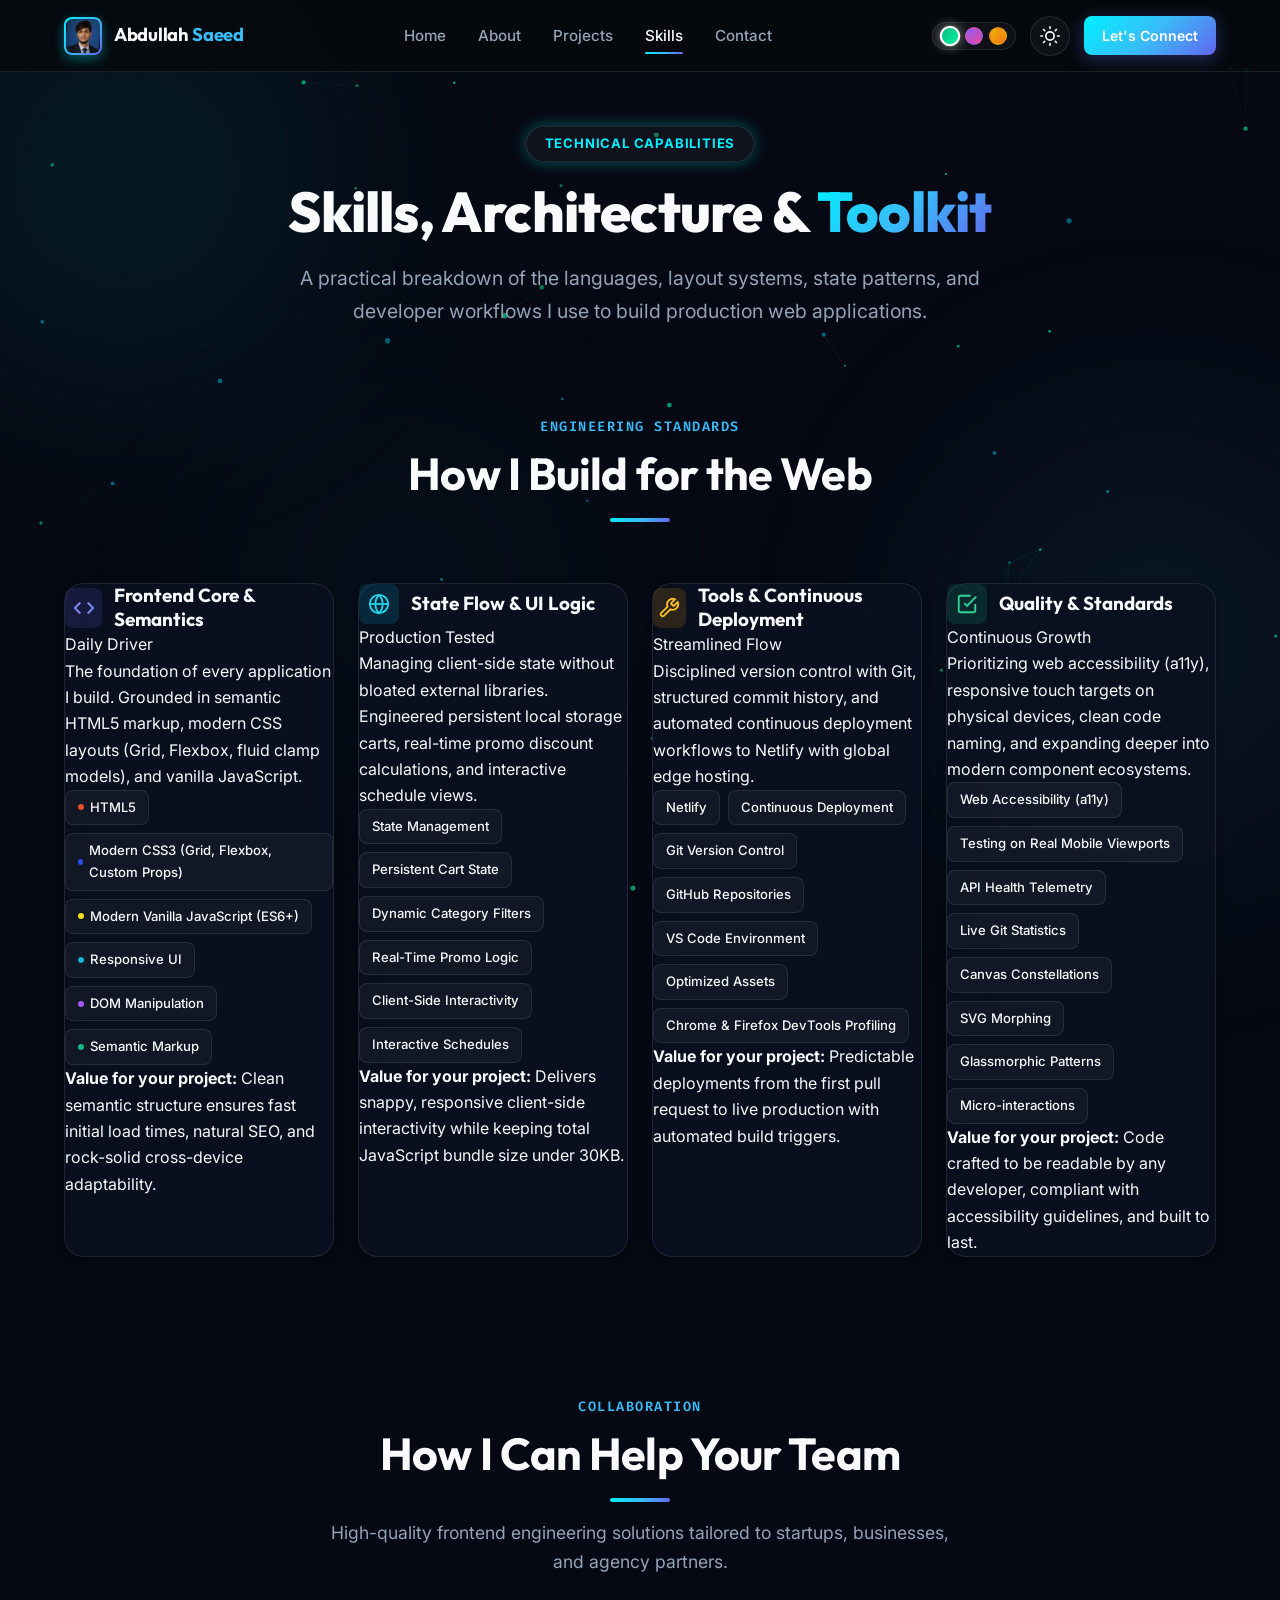
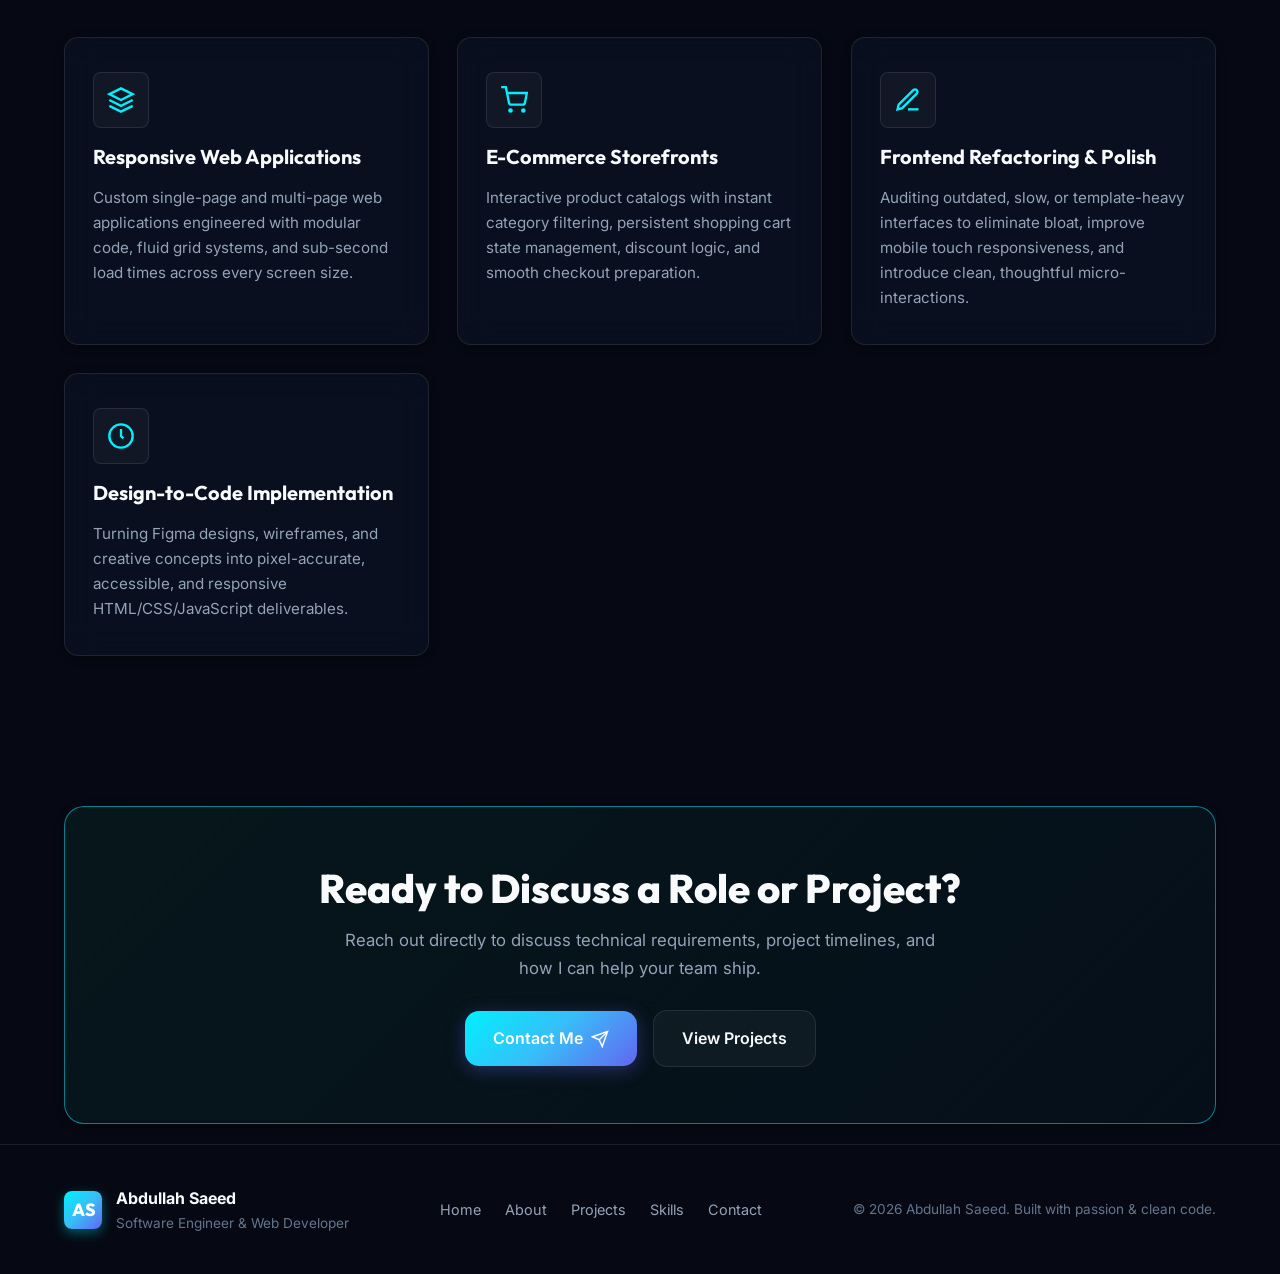
==== commit 3f044df5: "Update portfolio skills" ====
--- a/portfolio 1/skills.html
+++ b/portfolio 1/skills.html
@@ -170,10 +170,10 @@
     <!-- Page Hero Banner -->
     <section class="page-hero">
       <div class="container" data-reveal="up">
-        <span class="page-badge">Technical Competency</span>
-        <h1 class="page-title">Skills & <span class="gradient-text">Services</span></h1>
+        <span class="page-badge">Technical Capabilities</span>
+        <h1 class="page-title">Skills, Architecture &amp; <span class="gradient-text">Toolkit</span></h1>
         <p class="page-lead">
-          A full overview of modern technologies I master, engineering standards I maintain, and high-impact digital services I deliver to clients.
+          A practical breakdown of the languages, layout systems, state patterns, and developer workflows I use to build production web applications.
         </p>
       </div>
     </section>
@@ -182,158 +182,132 @@
     <section class="section skills-section" style="padding-top: 0;">
       <div class="container">
         <div class="section-header text-center" data-reveal="up">
-          <span class="section-subtitle">Technical Toolkit</span>
-          <h2 class="section-title">Core Engineering Proficiencies</h2>
+          <span class="section-subtitle">Engineering Standards</span>
+          <h2 class="section-title">How I Build for the Web</h2>
           <div class="section-divider"></div>
         </div>
 
         <div class="skills-grid">
           <!-- Skill Category 1: Frontend Core -->
-          <div class="skill-category-card glass-card" data-reveal="up" data-delay="100">
-            <div class="category-header">
-              <div class="cat-icon cat-frontend">
-                <svg xmlns="http://www.w3.org/2000/svg" width="22" height="22" viewBox="0 0 24 24" fill="none" stroke="currentColor" stroke-width="2">
-                  <polyline points="16 18 22 12 16 6"></polyline>
-                  <polyline points="8 6 2 12 8 18"></polyline>
-                </svg>
+          <div class="competency-card glass-card" data-reveal="up" data-delay="100">
+            <div class="competency-header">
+              <div style="display: flex; align-items: center; gap: 12px;">
+                <div class="cat-icon cat-frontend">
+                  <svg xmlns="http://www.w3.org/2000/svg" width="22" height="22" viewBox="0 0 24 24" fill="none" stroke="currentColor" stroke-width="2">
+                    <polyline points="16 18 22 12 16 6"></polyline>
+                    <polyline points="8 6 2 12 8 18"></polyline>
+                  </svg>
+                </div>
+                <h3 class="cat-title">Frontend Core &amp; Semantics</h3>
               </div>
-              <h3 class="cat-title">Frontend Core</h3>
-            </div>
-            <p class="cat-desc">Foundational building blocks for crafting accessible and responsive web interfaces.</p>
+              <span class="competency-badge">Daily Driver</span>
+            </div>
+            <p class="competency-desc">
+              The foundation of every application I build. Grounded in semantic HTML5 markup, modern CSS layouts (Grid, Flexbox, fluid clamp models), and vanilla JavaScript.
+            </p>
             <div class="skills-tags">
-              <span class="skill-tag"><span class="tag-bullet html-color"></span> HTML5 Semantic</span>
-              <span class="skill-tag"><span class="tag-bullet css-color"></span> CSS3 / Modern Styling</span>
-              <span class="skill-tag"><span class="tag-bullet js-color"></span> JavaScript (ES6+)</span>
-              <span class="skill-tag"><span class="tag-bullet responsive-color"></span> Responsive Web Design</span>
+              <span class="skill-tag"><span class="tag-bullet html-color"></span> HTML5</span>
+              <span class="skill-tag"><span class="tag-bullet css-color"></span> Modern CSS3 (Grid, Flexbox, Custom Props)</span>
+              <span class="skill-tag"><span class="tag-bullet js-color"></span> Modern Vanilla JavaScript (ES6+)</span>
+              <span class="skill-tag"><span class="tag-bullet responsive-color"></span> Responsive UI</span>
               <span class="skill-tag"><span class="tag-bullet dom-color"></span> DOM Manipulation</span>
-              <span class="skill-tag"><span class="tag-bullet grid-color"></span> CSS Grid & Flexbox</span>
-            </div>
-            <!-- Interactive Skill Meters -->
-            <div style="margin-top: 20px;">
-              <div style="display: flex; justify-content: space-between; font-size: 0.82rem; font-weight: 600; color: var(--text-secondary);">
-                <span>Semantic HTML & Responsive CSS</span>
-                <span>95%</span>
+              <span class="skill-tag"><span class="tag-bullet grid-color"></span> Semantic Markup</span>
+            </div>
+            <div class="competency-takeaway">
+              <strong>Value for your project:</strong> Clean semantic structure ensures fast initial load times, natural SEO, and rock-solid cross-device adaptability.
+            </div>
+          </div>
+
+          <!-- Skill Category 2: State & Logic Architecture -->
+          <div class="competency-card glass-card" data-reveal="up" data-delay="200">
+            <div class="competency-header">
+              <div style="display: flex; align-items: center; gap: 12px;">
+                <div class="cat-icon cat-ui">
+                  <svg xmlns="http://www.w3.org/2000/svg" width="22" height="22" viewBox="0 0 24 24" fill="none" stroke="currentColor" stroke-width="2">
+                    <circle cx="12" cy="12" r="10"></circle>
+                    <path d="M12 2a14.5 14.5 0 0 0 0 20 14.5 14.5 0 0 0 0-20"></path>
+                    <path d="M2 12h20"></path>
+                  </svg>
+                </div>
+                <h3 class="cat-title">State Flow &amp; UI Logic</h3>
               </div>
-              <div class="skill-meter"><div class="skill-meter-fill" style="width: 95%;"></div></div>
-            </div>
-            <div style="margin-top: 14px;">
-              <div style="display: flex; justify-content: space-between; font-size: 0.82rem; font-weight: 600; color: var(--text-secondary);">
-                <span>Modern ES6+ JavaScript & DOM APIs</span>
-                <span>90%</span>
+              <span class="competency-badge">Production Tested</span>
+            </div>
+            <p class="competency-desc">
+              Managing client-side state without bloated external libraries. Engineered persistent local storage carts, real-time promo discount calculations, and interactive schedule views.
+            </p>
+            <div class="skills-tags">
+              <span class="skill-tag">State Management</span>
+              <span class="skill-tag">Persistent Cart State</span>
+              <span class="skill-tag">Dynamic Category Filters</span>
+              <span class="skill-tag">Real-Time Promo Logic</span>
+              <span class="skill-tag">Client-Side Interactivity</span>
+              <span class="skill-tag">Interactive Schedules</span>
+            </div>
+            <div class="competency-takeaway">
+              <strong>Value for your project:</strong> Delivers snappy, responsive client-side interactivity while keeping total JavaScript bundle size under 30KB.
+            </div>
+          </div>
+
+          <!-- Skill Category 3: Developer Tools & Workflow -->
+          <div class="competency-card glass-card" data-reveal="up" data-delay="300">
+            <div class="competency-header">
+              <div style="display: flex; align-items: center; gap: 12px;">
+                <div class="cat-icon cat-tools">
+                  <svg xmlns="http://www.w3.org/2000/svg" width="22" height="22" viewBox="0 0 24 24" fill="none" stroke="currentColor" stroke-width="2">
+                    <path d="M14.7 6.3a1 1 0 0 0 0 1.4l1.6 1.6a1 1 0 0 0 1.4 0l3.77-3.77a6 6 0 0 1-7.94 7.94l-6.91 6.91a2.12 2.12 0 0 1-3-3l6.91-6.91a6 6 0 0 1 7.94-7.94l-3.76 3.76z"></path>
+                  </svg>
+                </div>
+                <h3 class="cat-title">Tools &amp; Continuous Deployment</h3>
               </div>
-              <div class="skill-meter"><div class="skill-meter-fill" style="width: 90%;"></div></div>
-            </div>
-          </div>
-
-          <!-- Skill Category 2: UI & UX Craft -->
-          <div class="skill-category-card glass-card" data-reveal="up" data-delay="200">
-            <div class="category-header">
-              <div class="cat-icon cat-ui">
-                <svg xmlns="http://www.w3.org/2000/svg" width="22" height="22" viewBox="0 0 24 24" fill="none" stroke="currentColor" stroke-width="2">
-                  <circle cx="12" cy="12" r="10"></circle>
-                  <path d="M12 2a14.5 14.5 0 0 0 0 20 14.5 14.5 0 0 0 0-20"></path>
-                  <path d="M2 12h20"></path>
-                </svg>
-              </div>
-              <h3 class="cat-title">UI/UX & Aesthetics</h3>
-            </div>
-            <p class="cat-desc">Visual design principles, interactive feedback, scroll dynamics, and micro-interactions.</p>
+              <span class="competency-badge">Streamlined Flow</span>
+            </div>
+            <p class="competency-desc">
+              Disciplined version control with Git, structured commit history, and automated continuous deployment workflows to Netlify with global edge hosting.
+            </p>
             <div class="skills-tags">
-              <span class="skill-tag">Glassmorphism</span>
-              <span class="skill-tag">Scroll Reveal Engine</span>
-              <span class="skill-tag">CSS Custom Properties</span>
-              <span class="skill-tag">Micro-Animations</span>
-              <span class="skill-tag">Fluid Typography (clamp)</span>
-              <span class="skill-tag">Dark & Light Themes</span>
-              <span class="skill-tag">Dynamic Palette Engine</span>
-            </div>
-            <!-- Interactive Skill Meters -->
-            <div style="margin-top: 20px;">
-              <div style="display: flex; justify-content: space-between; font-size: 0.82rem; font-weight: 600; color: var(--text-secondary);">
-                <span>Glassmorphism & Micro-Animations</span>
-                <span>92%</span>
-              </div>
-              <div class="skill-meter"><div class="skill-meter-fill" style="width: 92%;"></div></div>
-            </div>
-            <div style="margin-top: 14px;">
-              <div style="display: flex; justify-content: space-between; font-size: 0.82rem; font-weight: 600; color: var(--text-secondary);">
-                <span>Dynamic Theming & Motion Engines</span>
-                <span>88%</span>
-              </div>
-              <div class="skill-meter"><div class="skill-meter-fill" style="width: 88%;"></div></div>
-            </div>
-          </div>
-
-          <!-- Skill Category 3: Developer Tools & Workflow -->
-          <div class="skill-category-card glass-card" data-reveal="up" data-delay="300">
-            <div class="category-header">
-              <div class="cat-icon cat-tools">
-                <svg xmlns="http://www.w3.org/2000/svg" width="22" height="22" viewBox="0 0 24 24" fill="none" stroke="currentColor" stroke-width="2">
-                  <path d="M14.7 6.3a1 1 0 0 0 0 1.4l1.6 1.6a1 1 0 0 0 1.4 0l3.77-3.77a6 6 0 0 1-7.94 7.94l-6.91 6.91a2.12 2.12 0 0 1-3-3l6.91-6.91a6 6 0 0 1 7.94-7.94l-3.76 3.76z"></path>
-                </svg>
-              </div>
-              <h3 class="cat-title">Tools & Deployment</h3>
-            </div>
-            <p class="cat-desc">Version control, continuous deployment pipelines, and modern development workflow.</p>
-            <div class="skills-tags">
+              <span class="skill-tag">Netlify</span>
+              <span class="skill-tag">Continuous Deployment</span>
               <span class="skill-tag">Git Version Control</span>
               <span class="skill-tag">GitHub Repositories</span>
-              <span class="skill-tag">Netlify Hosting & CI/CD</span>
-              <span class="skill-tag">VS Code</span>
-              <span class="skill-tag">Chrome DevTools</span>
-              <span class="skill-tag">Performance Profiling</span>
-            </div>
-            <!-- Interactive Skill Meters -->
-            <div style="margin-top: 20px;">
-              <div style="display: flex; justify-content: space-between; font-size: 0.82rem; font-weight: 600; color: var(--text-secondary);">
-                <span>Git & GitHub Workflows</span>
-                <span>90%</span>
+              <span class="skill-tag">VS Code Environment</span>
+              <span class="skill-tag">Optimized Assets</span>
+              <span class="skill-tag">Chrome &amp; Firefox DevTools Profiling</span>
+            </div>
+            <div class="competency-takeaway">
+              <strong>Value for your project:</strong> Predictable deployments from the first pull request to live production with automated build triggers.
+            </div>
+          </div>
+
+          <!-- Skill Category 4: Software Standards -->
+          <div class="competency-card glass-card" data-reveal="up" data-delay="400">
+            <div class="competency-header">
+              <div style="display: flex; align-items: center; gap: 12px;">
+                <div class="cat-icon cat-standards">
+                  <svg xmlns="http://www.w3.org/2000/svg" width="22" height="22" viewBox="0 0 24 24" fill="none" stroke="currentColor" stroke-width="2">
+                    <polyline points="9 11 12 14 22 4"></polyline>
+                    <path d="M21 12v7a2 2 0 0 1-2 2H5a2 2 0 0 1-2-2V5a2 2 0 0 1 2-2h11"></path>
+                  </svg>
+                </div>
+                <h3 class="cat-title">Quality &amp; Standards</h3>
               </div>
-              <div class="skill-meter"><div class="skill-meter-fill" style="width: 90%;"></div></div>
-            </div>
-            <div style="margin-top: 14px;">
-              <div style="display: flex; justify-content: space-between; font-size: 0.82rem; font-weight: 600; color: var(--text-secondary);">
-                <span>Netlify CI/CD & Deployment</span>
-                <span>88%</span>
-              </div>
-              <div class="skill-meter"><div class="skill-meter-fill" style="width: 88%;"></div></div>
-            </div>
-          </div>
-
-          <!-- Skill Category 4: Software Standards -->
-          <div class="skill-category-card glass-card" data-reveal="up" data-delay="400">
-            <div class="category-header">
-              <div class="cat-icon cat-standards">
-                <svg xmlns="http://www.w3.org/2000/svg" width="22" height="22" viewBox="0 0 24 24" fill="none" stroke="currentColor" stroke-width="2">
-                  <polyline points="9 11 12 14 22 4"></polyline>
-                  <path d="M21 12v7a2 2 0 0 1-2 2H5a2 2 0 0 1-2-2V5a2 2 0 0 1 2-2h11"></path>
-                </svg>
-              </div>
-              <h3 class="cat-title">Quality & Standards</h3>
-            </div>
-            <p class="cat-desc">Writing durable, accessible, SEO-optimized, and search engine friendly solutions.</p>
+              <span class="competency-badge learning">Continuous Growth</span>
+            </div>
+            <p class="competency-desc">
+              Prioritizing web accessibility (a11y), responsive touch targets on physical devices, clean code naming, and expanding deeper into modern component ecosystems.
+            </p>
             <div class="skills-tags">
               <span class="skill-tag">Web Accessibility (a11y)</span>
-              <span class="skill-tag">SEO Best Practices</span>
-              <span class="skill-tag">Clean Code Conventions</span>
-              <span class="skill-tag">Mobile-First Strategy</span>
-              <span class="skill-tag">Cart State Management</span>
-              <span class="skill-tag">Client Form Validation</span>
-            </div>
-            <!-- Interactive Skill Meters -->
-            <div style="margin-top: 20px;">
-              <div style="display: flex; justify-content: space-between; font-size: 0.82rem; font-weight: 600; color: var(--text-secondary);">
-                <span>Accessibility & Mobile-First Best Practices</span>
-                <span>94%</span>
-              </div>
-              <div class="skill-meter"><div class="skill-meter-fill" style="width: 94%;"></div></div>
-            </div>
-            <div style="margin-top: 14px;">
-              <div style="display: flex; justify-content: space-between; font-size: 0.82rem; font-weight: 600; color: var(--text-secondary);">
-                <span>SEO Optimization & Semantic Quality</span>
-                <span>92%</span>
-              </div>
-              <div class="skill-meter"><div class="skill-meter-fill" style="width: 92%;"></div></div>
+              <span class="skill-tag">Testing on Real Mobile Viewports</span>
+              <span class="skill-tag">API Health Telemetry</span>
+              <span class="skill-tag">Live Git Statistics</span>
+              <span class="skill-tag">Canvas Constellations</span>
+              <span class="skill-tag">SVG Morphing</span>
+              <span class="skill-tag">Glassmorphic Patterns</span>
+              <span class="skill-tag">Micro-interactions</span>
+            </div>
+            <div class="competency-takeaway">
+              <strong>Value for your project:</strong> Code crafted to be readable by any developer, compliant with accessibility guidelines, and built to last.
             </div>
           </div>
         </div>
@@ -344,11 +318,11 @@
     <section class="services-section">
       <div class="container">
         <div class="section-header text-center" data-reveal="up">
-          <span class="section-subtitle">What I Deliver</span>
-          <h2 class="section-title">Services & Client Solutions</h2>
+          <span class="section-subtitle">Collaboration</span>
+          <h2 class="section-title">How I Can Help Your Team</h2>
           <div class="section-divider"></div>
           <p class="section-lead">
-            High-conversion, custom web engineering solutions tailored to businesses, products, and creative teams.
+            High-quality frontend engineering solutions tailored to startups, businesses, and agency partners.
           </p>
         </div>
 
@@ -364,7 +338,7 @@
             </div>
             <h3 class="service-title">Responsive Web Applications</h3>
             <p class="service-desc">
-              Custom single-page and multi-page web applications built from scratch with clean modular code, responsive grids, and fast load times across every device.
+              Custom single-page and multi-page web applications engineered with modular code, fluid grid systems, and sub-second load times across every screen size.
             </p>
           </div>
 
@@ -379,7 +353,7 @@
             </div>
             <h3 class="service-title">E-Commerce Storefronts</h3>
             <p class="service-desc">
-              Interactive product catalogs with real-time category filtering, stateful shopping cart management, promo discount logic, and smooth checkout preparation.
+              Interactive product catalogs with instant category filtering, persistent shopping cart state management, discount logic, and smooth checkout preparation.
             </p>
           </div>
 
@@ -391,9 +365,9 @@
                 <path d="M16.5 3.5a2.121 2.121 0 0 1 3 3L7 19l-4 1 1-4L16.5 3.5z"></path>
               </svg>
             </div>
-            <h3 class="service-title">UI/UX & Modern Redesigns</h3>
+            <h3 class="service-title">Frontend Refactoring &amp; Polish</h3>
             <p class="service-desc">
-              Transforming outdated, slow, or template-heavy websites into state-of-the-art glassmorphic digital experiences with rich scroll animations and curated palettes.
+              Auditing outdated, slow, or template-heavy interfaces to eliminate bloat, improve mobile touch responsiveness, and introduce clean, thoughtful micro-interactions.
             </p>
           </div>
 
@@ -405,9 +379,9 @@
                 <polyline points="12 6 12 12 14 14"></polyline>
               </svg>
             </div>
-            <h3 class="service-title">Performance & SEO Tuning</h3>
+            <h3 class="service-title">Design-to-Code Implementation</h3>
             <p class="service-desc">
-              Auditing and optimizing web pages for sub-second load times, fluid rendering, accessible color contrast, and search engine discovery best practices.
+              Turning Figma designs, wireframes, and creative concepts into pixel-accurate, accessible, and responsive HTML/CSS/JavaScript deliverables.
             </p>
           </div>
         </div>
@@ -417,9 +391,9 @@
     <!-- Call to Action Banner -->
     <section class="container" data-reveal="scale">
       <div class="cta-banner glass-card">
-        <h2 class="cta-title">Ready to Kickstart a Project?</h2>
+        <h2 class="cta-title">Ready to Discuss a Role or Project?</h2>
         <p class="cta-desc">
-          Get in touch with me directly to discuss scope, timeline, technical architecture, and pricing.
+          Reach out directly to discuss technical requirements, project timelines, and how I can help your team ship.
         </p>
         <div class="cta-actions">
           <a href="contact.html" class="btn btn-primary btn-lg">
